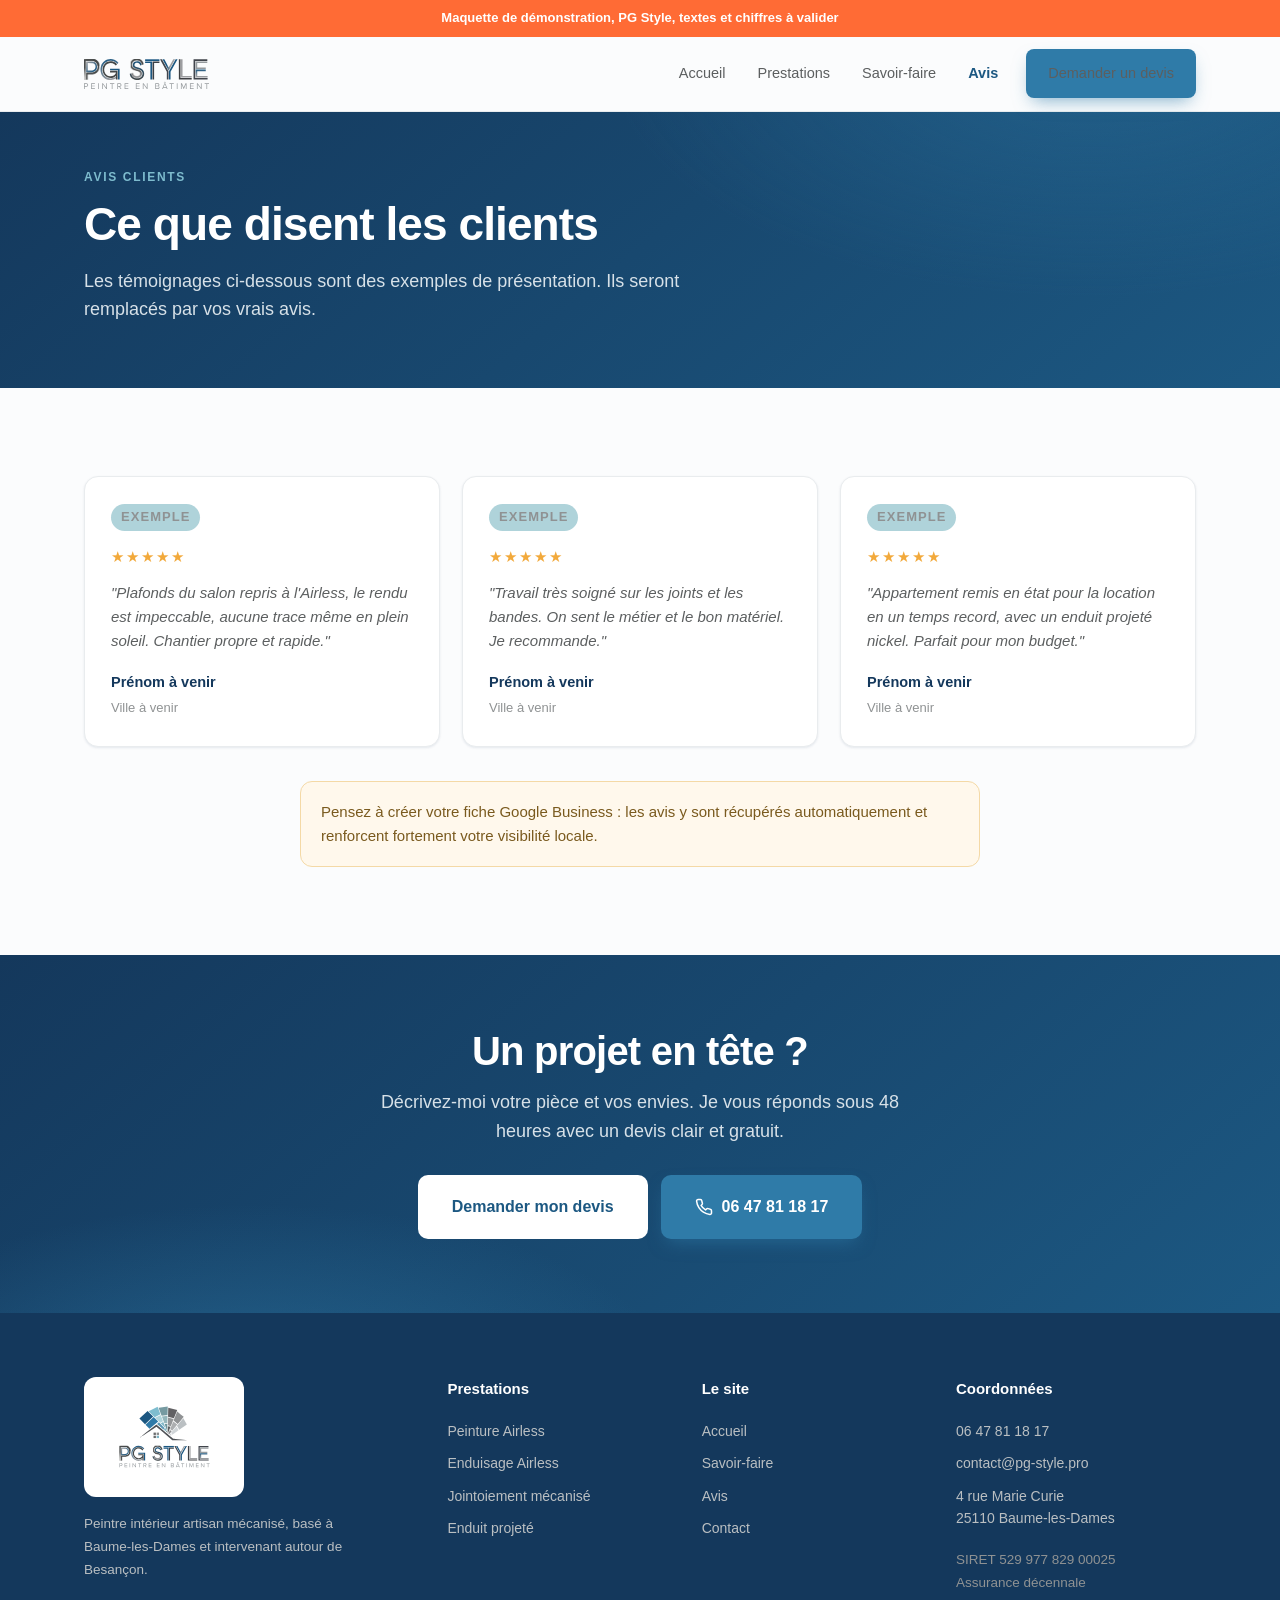
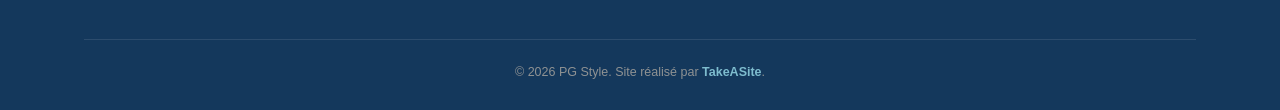
==== avis.html @ f0dab11c "Add files via upload" ====
<!DOCTYPE html>
<html lang="fr">
<head>
  <meta charset="UTF-8">
  <meta name="viewport" content="width=device-width, initial-scale=1">
  <title>Avis clients, PG Style</title>
  <meta name="description" content="Les retours des clients de PG Style, peintre intérieur mécanisé à Besançon.">
  <link rel="preconnect" href="#">
  <link rel="stylesheet" href="assets/css/style.css">
</head>
<body>
  <div class="demobar">Maquette de démonstration, PG Style, textes et chiffres à valider</div>
  <header class="header">
    <div class="header__in">
      <a class="brand" href="index.html"><img src="assets/img/logo-pgstyle-nav.svg" alt="PG Style, peintre en bâtiment"></a>
      <nav class="nav" id="nav">
        <a href="index.html">Accueil</a>
        <a href="prestations.html">Prestations</a>
        <a href="savoir-faire.html">Savoir-faire</a>
        <a href="avis.html" class="is-active">Avis</a>
        <a class="btn btn--primary" href="contact.html">Demander un devis</a>
      </nav>
      <button class="nav__burger" aria-label="Ouvrir le menu">☰</button>
    </div>
  </header>
  <main>
    <section class="dhero">
      <div class="container">
        <div class="dhero__tag">Avis clients</div>
        <h1>Ce que disent les clients</h1>
        <p>Les témoignages ci-dessous sont des exemples de présentation. Ils seront remplacés par vos vrais avis.</p>
      </div>
    </section>
    <section class="section">
      <div class="container">
        <div class="tgrid">
          <div class="tcard">
            <span class="ph-pill">Exemple</span>
            <div class="tcard__stars">★★★★★</div>
            <p>"Plafonds du salon repris à l'Airless, le rendu est impeccable, aucune trace même en plein soleil. Chantier propre et rapide."</p>
            <b>Prénom à venir</b><br>
            <span>Ville à venir</span>
          </div>
          <div class="tcard">
            <span class="ph-pill">Exemple</span>
            <div class="tcard__stars">★★★★★</div>
            <p>"Travail très soigné sur les joints et les bandes. On sent le métier et le bon matériel. Je recommande."</p>
            <b>Prénom à venir</b><br>
            <span>Ville à venir</span>
          </div>
          <div class="tcard">
            <span class="ph-pill">Exemple</span>
            <div class="tcard__stars">★★★★★</div>
            <p>"Appartement remis en état pour la location en un temps record, avec un enduit projeté nickel. Parfait pour mon budget."</p>
            <b>Prénom à venir</b><br>
            <span>Ville à venir</span>
          </div>
        </div>
        <div class="note" style="max-width:680px;margin:34px auto 0">Pensez à créer votre fiche Google Business : les avis y sont récupérés automatiquement et renforcent fortement votre visibilité locale.</div>
      </div>
    </section>
    <section class="ctaband">
      <div class="container">
        <h2>Un projet en tête&nbsp;?</h2>
        <p>Décrivez-moi votre pièce et vos envies. Je vous réponds sous 48 heures avec un devis clair et gratuit.</p>
        <div class="ctaband__btns">
          <a class="btn btn--white btn--lg" href="contact.html">Demander mon devis</a>
          <a class="btn btn--primary btn--lg" href="tel:0647811817"><svg viewBox="0 0 24 24" fill="none" stroke="currentColor" stroke-width="2" stroke-linecap="round" stroke-linejoin="round"><path d="M22 16.92v3a2 2 0 0 1-2.18 2 19.79 19.79 0 0 1-8.63-3.07 19.5 19.5 0 0 1-6-6 19.79 19.79 0 0 1-3.07-8.67A2 2 0 0 1 4.11 2h3a2 2 0 0 1 2 1.72 12.84 12.84 0 0 0 .7 2.81 2 2 0 0 1-.45 2.11L8.09 9.91a16 16 0 0 0 6 6l1.27-1.27a2 2 0 0 1 2.11-.45 12.84 12.84 0 0 0 2.81.7A2 2 0 0 1 22 16.92z"/></svg> 06 47 81 18 17</a>
        </div>
      </div>
    </section>
  </main>
  <footer class="footer">
    <div class="container">
      <div class="footer__grid">
        <div>
          <div class="footer__logo"><img src="assets/img/logo-pgstyle.svg" alt="PG Style"></div>
          <p>Peintre intérieur artisan mécanisé, basé à Baume-les-Dames et intervenant autour de Besançon.</p>
        </div>
        <div>
          <h4>Prestations</h4>
          <a href="prestations/peinture-airless.html">Peinture Airless</a>
          <a href="prestations/enduisage-airless.html">Enduisage Airless</a>
          <a href="prestations/jointoiement-mecanise.html">Jointoiement mécanisé</a>
          <a href="prestations/enduit-projete.html">Enduit projeté</a>
        </div>
        <div>
          <h4>Le site</h4>
          <a href="index.html">Accueil</a>
          <a href="savoir-faire.html">Savoir-faire</a>
          <a href="avis.html">Avis</a>
          <a href="contact.html">Contact</a>
        </div>
        <div>
          <h4>Coordonnées</h4>
          <a href="tel:0647811817">06 47 81 18 17</a>
          <a href="mailto:contact@pg-style.pro">contact@pg-style.pro</a>
          <a href="#">4 rue Marie Curie<br>25110 Baume-les-Dames</a>
          <p class="footer__small">SIRET 529 977 829 00025<br>Assurance décennale</p>
        </div>
      </div>
      <div class="footer__bottom">© <span data-year>2026</span> PG Style. Site réalisé par <b>TakeASite</b>.</div>
    </div>
  </footer>
  <script src="assets/js/main.js"></script>
</body>
</html>
---- assets/css/style.css ----
:root{
  --blue-deep:#14385C;--blue-primary:#1C5882;--blue-bright:#2F7BA8;
  --blue-soft:#7EBCCE;--blue-pale:#AFD3DA;
  --gray-900:#222628;--gray-700:#5C5F60;--gray-500:#8F9293;--gray-300:#BABFC2;
  --gray-200:#D7DBDE;--gray-100:#E9ECEE;--gray-50:#F4F6F7;
  --paper:#FBFCFD;--white:#fff;--maxw:1160px;
  --shadow-sm:0 1px 3px rgba(20,56,92,.06),0 1px 2px rgba(20,56,92,.04);
  --shadow-md:0 12px 28px -10px rgba(20,56,92,.22);
  --shadow-lg:0 30px 60px -18px rgba(20,56,92,.40);
  --radius:14px;--radius-lg:22px;--ease:cubic-bezier(.22,.61,.36,1);
}
*{box-sizing:border-box;margin:0;padding:0}
html{scroll-behavior:smooth}
body{font-family:"Segoe UI",-apple-system,BlinkMacSystemFont,Roboto,Helvetica,Arial,sans-serif;color:var(--gray-900);background:var(--paper);line-height:1.6;-webkit-font-smoothing:antialiased}
img{max-width:100%;display:block}
a{color:inherit;text-decoration:none}
.container{max-width:var(--maxw);margin:0 auto;padding:0 24px}
.container--narrow{max-width:780px}
h1,h2,h3{line-height:1.12;letter-spacing:-.02em;font-weight:800;color:var(--blue-deep)}
h1{font-size:clamp(34px,5vw,58px)}
h2{font-size:clamp(27px,3.4vw,40px)}
h3{font-size:20px;font-weight:700}
.eyebrow{display:inline-flex;align-items:center;gap:8px;font-size:12px;font-weight:700;text-transform:uppercase;letter-spacing:.16em;color:var(--blue-bright);margin-bottom:16px}
.eyebrow::before{content:"";width:26px;height:2px;background:var(--blue-bright);display:inline-block}
.lead{font-size:19px;color:var(--gray-700)}
.btn{display:inline-flex;align-items:center;gap:9px;padding:14px 26px;border-radius:10px;font-weight:600;font-size:15px;border:2px solid transparent;cursor:pointer;transition:transform .15s var(--ease),box-shadow .2s,background .2s}
.btn svg{width:18px;height:18px}
.btn--primary{background:var(--blue-bright);color:#fff;box-shadow:0 8px 18px -6px rgba(47,123,168,.6)}
.btn--primary:hover{transform:translateY(-2px);box-shadow:0 14px 26px -8px rgba(47,123,168,.7)}
.btn--ghost{background:transparent;color:var(--blue-primary);border-color:var(--blue-pale)}
.btn--ghost:hover{background:var(--gray-50);border-color:var(--blue-soft)}
.btn--white{background:#fff;color:var(--blue-primary)}
.btn--white:hover{transform:translateY(-2px)}
.btn--lg{padding:17px 32px;font-size:16px}
.header{position:sticky;top:0;z-index:50;background:rgba(251,252,253,.88);backdrop-filter:saturate(160%) blur(12px);border-bottom:1px solid var(--gray-100)}
.header__in{display:flex;align-items:center;justify-content:space-between;height:74px;max-width:var(--maxw);margin:0 auto;padding:0 24px}
.brand{cursor:pointer;line-height:0}
.brand img{height:30px;width:auto}
.nav{display:flex;align-items:center;gap:4px}
.nav a{padding:10px 14px;border-radius:8px;font-size:14.5px;font-weight:500;color:var(--gray-700);transition:color .15s,background .15s;cursor:pointer}
.nav a:hover{color:var(--blue-primary);background:var(--gray-50)}
.nav a.is-active{color:var(--blue-primary);font-weight:700}
.nav .btn{margin-left:10px;padding:11px 20px}
.nav__burger{display:none;font-size:20px}
.hero{position:relative;overflow:hidden;background:radial-gradient(1100px 500px at 78% -10%,rgba(47,123,168,.45),transparent 60%),linear-gradient(140deg,var(--blue-deep) 0%,var(--blue-primary) 60%,#205f86 100%);color:#fff;padding:84px 0 92px}
.hero__grid{display:flex;gap:56px;align-items:center;position:relative}.hero__grid>div:first-child{flex:1.08}.hero__card{flex:.92}
.hero .eyebrow{color:var(--blue-soft)}
.hero .eyebrow::before{background:var(--blue-soft)}
.hero h1{color:#fff;margin-bottom:20px}
.hero h1 em{font-style:normal;color:var(--blue-soft);display:block}
.hero__sub{font-size:19px;color:#D7E1E8;max-width:520px;margin-bottom:32px}
.hero__sub b{color:#fff;font-weight:700}
.hero__ctas{display:flex;gap:12px;flex-wrap:wrap}
.hero__meta{display:flex;gap:26px;margin-top:34px;flex-wrap:wrap}
.hero__meta div{display:flex;flex-direction:column;margin-right:22px}
.hero__meta b{font-size:24px;font-weight:800;color:#fff;letter-spacing:-.02em}
.hero__meta span{font-size:12.5px;color:var(--blue-pale);text-transform:uppercase;letter-spacing:.08em}
.hero__card{position:relative;background:linear-gradient(150deg,#fff,#EDF1F4);border-radius:var(--radius-lg);padding:46px;box-shadow:var(--shadow-lg);display:flex;align-items:center;justify-content:center;min-height:330px}
.hero__card::after{content:"";position:absolute;inset:0;border-radius:inherit;background:radial-gradient(circle at 28% 22%,rgba(255,255,255,.7),transparent 55%);pointer-events:none}
.hero__card img{width:100%;max-width:330px;position:relative;z-index:1}
.hero__badge{position:absolute;bottom:-16px;left:50%;transform:translateX(-50%);background:#fff;color:var(--blue-primary);font-weight:700;font-size:13px;padding:9px 18px;border-radius:30px;box-shadow:var(--shadow-md);white-space:nowrap;display:flex;align-items:center;gap:8px;z-index:2}
.hero__badge svg{width:30px;height:26px}
.proofbar{background:var(--white);border-bottom:1px solid var(--gray-100)}
.proofbar__grid{display:flex}.proofbar__it{flex:1}
.proofbar__it{display:flex;gap:14px;align-items:flex-start;padding:26px 22px;border-right:1px solid var(--gray-100)}
.proofbar__it:last-child{border-right:none}
.proofbar__ic{flex:none;width:42px;height:42px;border-radius:11px;background:var(--gray-50);color:var(--blue-bright);display:flex;align-items:center;justify-content:center}
.proofbar__ic svg{width:21px;height:21px}
.proofbar__it b{display:block;font-size:14.5px;color:var(--blue-deep);font-weight:700}
.proofbar__it span{font-size:12.5px;color:var(--gray-500);line-height:1.4}
.section{padding:88px 0}
.section--alt{background:var(--gray-50)}
.sec-head{max-width:680px;margin:0 auto 52px;text-align:center}
.sec-head p{margin-top:14px;color:var(--gray-700);font-size:18px}
.cards{display:flex;flex-wrap:wrap;gap:22px;max-width:940px;margin:0 auto}.pcard{width:calc(50% - 11px)}
.pcard{position:relative;background:#fff;border:1px solid var(--gray-100);border-radius:var(--radius);padding:30px;cursor:pointer;transition:transform .18s var(--ease),box-shadow .2s,border-color .2s;overflow:hidden}
.pcard::before{content:"";position:absolute;left:0;top:0;bottom:0;width:4px;background:linear-gradient(var(--blue-primary),var(--blue-bright));transform:scaleY(0);transform-origin:top;transition:transform .25s var(--ease)}
.pcard:hover{transform:translateY(-4px);box-shadow:var(--shadow-md);border-color:var(--blue-pale)}
.pcard:hover::before{transform:scaleY(1)}
.pcard__ic{width:54px;height:54px;border-radius:13px;background:var(--gray-50);color:var(--blue-bright);display:flex;align-items:center;justify-content:center;margin-bottom:18px}
.pcard__ic svg{width:27px;height:27px}
.pcard__tag{font-size:11.5px;font-weight:700;text-transform:uppercase;letter-spacing:.1em;color:var(--blue-soft);margin-bottom:7px;display:block}
.pcard h3{margin-bottom:10px}
.pcard p{color:var(--gray-700);font-size:14.5px;margin-bottom:16px}
.pcard__link{font-weight:700;color:var(--blue-bright);font-size:14px;display:inline-flex;align-items:center;gap:6px}
.pcard__link svg{width:16px;height:16px;transition:transform .2s}
.pcard:hover .pcard__link svg{transform:translateX(4px)}
.about{display:flex;gap:60px;align-items:center}.about>div{flex:1;min-width:0}
.feat{display:flex;flex-direction:column;gap:18px;margin-top:26px}
.feat li{display:flex;gap:14px;list-style:none}
.feat__ic{flex:none;width:30px;height:30px;border-radius:8px;background:var(--blue-pale);color:var(--blue-deep);display:flex;align-items:center;justify-content:center}
.feat__ic svg{width:17px;height:17px}
.feat b{display:block;color:var(--blue-deep);font-size:15.5px}
.feat span{color:var(--gray-700);font-size:14.5px}
.about__visual{position:relative;background:linear-gradient(150deg,var(--blue-primary),var(--blue-deep));border-radius:var(--radius-lg);padding:40px;color:#fff;box-shadow:var(--shadow-md)}
.about__visual .fan{width:64px;height:56px;margin-bottom:18px}
.about__visual h3{color:#fff;font-size:23px;margin-bottom:12px}
.about__visual p{color:#D7E1E8;font-size:15px}
.about__stats{display:flex;flex-wrap:wrap;margin-top:26px;background:rgba(255,255,255,.16);border-radius:12px;overflow:hidden;gap:1px}.about__stats div{width:calc(50% - .5px)}
.about__stats div{background:var(--blue-primary);padding:18px}
.about__stats b{font-size:24px;font-weight:800;display:block;letter-spacing:-.02em}
.about__stats span{font-size:12px;color:var(--blue-pale);text-transform:uppercase;letter-spacing:.06em}
.dhero{background:radial-gradient(800px 400px at 85% -20%,rgba(47,123,168,.4),transparent 60%),linear-gradient(140deg,var(--blue-deep),var(--blue-primary));color:#fff;padding:56px 0 64px}
.back{display:inline-flex;align-items:center;gap:7px;color:var(--blue-pale);font-size:13.5px;font-weight:600;margin-bottom:22px;cursor:pointer}
.back svg{width:15px;height:15px}
.back:hover{color:#fff}
.dhero__tag{font-size:12px;font-weight:700;text-transform:uppercase;letter-spacing:.14em;color:var(--blue-soft);margin-bottom:12px}
.dhero h1{color:#fff;max-width:760px;margin-bottom:16px;font-size:clamp(30px,4vw,46px)}
.dhero p{color:#D7E1E8;font-size:18px;max-width:600px}
.dbody{padding:70px 0}
.dbody__grid{display:flex;gap:54px;align-items:flex-start}.dbody__grid>.prose{flex:1;min-width:0}.aside{width:312px;flex:none}
.prose>*+*{margin-top:18px}
.prose h2{font-size:26px;margin-top:14px}
.prose h3{font-size:19px;color:var(--blue-primary);margin-top:10px}
.prose p{color:var(--gray-700);font-size:16px}
.prose strong{color:var(--gray-900)}
.prose .lede{font-size:19px;color:var(--gray-900);font-weight:500}
.checklist{list-style:none;display:flex;flex-direction:column;gap:13px;margin-top:6px}
.checklist li{display:flex;gap:12px;align-items:flex-start;color:var(--gray-700);font-size:15.5px}
.checklist .ck{flex:none;width:24px;height:24px;border-radius:7px;background:var(--blue-pale);color:var(--blue-deep);display:flex;align-items:center;justify-content:center}
.checklist .ck svg{width:14px;height:14px}
.checklist b{color:var(--gray-900)}
.steps{display:flex;flex-direction:column;gap:14px;margin-top:8px;counter-reset:s}
.step{display:flex;gap:16px;align-items:flex-start;background:var(--gray-50);border:1px solid var(--gray-100);border-radius:12px;padding:18px 20px}
.step__n{counter-increment:s;flex:none;width:34px;height:34px;border-radius:9px;background:var(--blue-primary);color:#fff;font-weight:800;display:flex;align-items:center;justify-content:center;font-size:15px}
.step__n::before{content:counter(s,decimal-leading-zero)}
.step b{display:block;color:var(--blue-deep);font-size:15.5px;margin-bottom:3px}
.step span{color:var(--gray-700);font-size:14.5px}
.note{background:#FFF8EC;border:1px solid #F4D9A6;border-radius:12px;padding:18px 20px;font-size:15px;color:#7a5a1e}
.note b{color:#5e4416}
.aside{position:sticky;top:96px;background:#fff;border:1px solid var(--gray-100);border-radius:var(--radius);box-shadow:var(--shadow-sm);overflow:hidden}
.aside__top{background:linear-gradient(150deg,var(--blue-primary),var(--blue-deep));color:#fff;padding:24px}
.aside__top .fan{width:46px;height:40px;margin-bottom:10px}
.aside__top h3{color:#fff;font-size:18px;margin-bottom:6px}
.aside__top p{color:#D7E1E8;font-size:13.5px}
.aside__body{padding:22px 24px;display:flex;flex-direction:column;gap:12px}
.aside__body .btn{width:100%;justify-content:center}
.aside__row{display:flex;gap:10px;align-items:center;font-size:14px;color:var(--gray-700)}
.aside__row svg{width:17px;height:17px;color:var(--blue-bright);flex:none}
.ph-strip{display:flex;gap:14px;margin-top:8px}.ph{flex:1}
.ph{aspect-ratio:4/3;border-radius:12px;background:repeating-linear-gradient(45deg,var(--gray-50),var(--gray-50) 11px,var(--gray-100) 11px,var(--gray-100) 22px);border:1px dashed var(--gray-300);display:flex;align-items:center;justify-content:center;color:var(--gray-500);font-size:12.5px;font-weight:600;text-align:center;padding:10px}
.tgrid{display:flex;gap:22px}.tcard{flex:1}
.tcard{background:#fff;border:1px solid var(--gray-100);border-radius:var(--radius);padding:26px;box-shadow:var(--shadow-sm)}
.tcard__stars{color:#F2A93B;letter-spacing:2px;margin-bottom:12px;font-size:15px}
.tcard p{color:var(--gray-700);font-size:15px;font-style:italic;margin-bottom:16px}
.tcard b{color:var(--blue-deep);font-size:14.5px}
.tcard span{color:var(--gray-500);font-size:13px}
.ph-pill{display:inline-block;background:var(--blue-pale);color:var(--blue-deep);font-size:11px;font-weight:700;text-transform:uppercase;letter-spacing:.08em;padding:3px 10px;border-radius:20px;margin-bottom:14px}
.ctaband{background:radial-gradient(700px 300px at 20% 120%,rgba(47,123,168,.5),transparent 60%),linear-gradient(140deg,var(--blue-deep),var(--blue-primary));color:#fff;text-align:center;padding:74px 0}
.ctaband h2{color:#fff;margin-bottom:14px}
.ctaband p{color:#D7E1E8;font-size:18px;max-width:520px;margin:0 auto 30px}
.ctaband__btns{display:flex;gap:13px;justify-content:center;flex-wrap:wrap}
.contact{display:flex;gap:50px;align-items:flex-start}.contact>div{flex:1;min-width:0}
.field{margin-bottom:16px}
.field label{display:block;font-size:13.5px;font-weight:600;color:var(--blue-deep);margin-bottom:6px}
.field input,.field textarea,.field select{width:100%;padding:12px 14px;border:1.5px solid var(--gray-300);border-radius:10px;font:inherit;font-size:15px;background:#fff;color:var(--gray-900)}
.field input:focus,.field textarea:focus,.field select:focus{outline:none;border-color:var(--blue-bright);box-shadow:0 0 0 3px rgba(47,123,168,.15)}
.contact__info{background:var(--gray-50);border:1px solid var(--gray-100);border-radius:var(--radius);padding:30px}
.contact__info h3{margin-bottom:18px}
.cinfo{display:flex;gap:13px;align-items:flex-start;margin-bottom:18px;font-size:15px;color:var(--gray-700)}
.cinfo svg{width:19px;height:19px;color:var(--blue-bright);flex:none;margin-top:2px}
.cinfo b{display:block;color:var(--blue-deep)}
.footer{background:var(--blue-deep);color:var(--gray-300);padding:64px 0 28px;font-size:14px}
.footer__grid{display:flex;gap:36px;flex-wrap:wrap}.footer__grid>div:nth-child(1){flex:1.5}.footer__grid>div:nth-child(2){flex:1}.footer__grid>div:nth-child(3){flex:1}.footer__grid>div:nth-child(4){flex:1.1}
.footer__logo{background:#fff;border-radius:12px;padding:16px;width:160px;height:120px;display:flex;align-items:center;justify-content:center;margin-bottom:16px}
.footer__logo img{width:100%}
.footer p{line-height:1.7;max-width:260px;font-size:13.5px}
.footer h4{color:#fff;font-size:15px;margin-bottom:14px;font-weight:700}
.footer a{display:block;padding:5px 0;color:var(--gray-300);font-size:14px;cursor:pointer}
.footer a:hover{color:#fff}
.footer__small{color:var(--gray-500);font-size:12px;margin-top:14px;line-height:1.6}
.footer__bottom{text-align:center;color:var(--gray-500);font-size:12.5px;margin-top:44px;padding-top:22px;border-top:1px solid rgba(255,255,255,.1)}
.footer__bottom b{color:var(--blue-soft)}
.demobar{background:#FF6B35;color:#fff;text-align:center;font-size:13px;font-weight:600;padding:8px 16px}
@media(max-width:920px){
  .hero__grid,.about,.contact,.dbody__grid{flex-direction:column;gap:38px}
  .hero__grid>div:first-child,.hero__card,.about>div,.contact>div{flex:1 1 auto;width:100%}
  .aside{width:100%}
  .proofbar__grid{flex-wrap:wrap}
  .proofbar__it{flex:1 1 50%;min-width:160px}
  .proofbar__it:nth-child(2){border-right:none}
  .pcard{width:100%}
  .tgrid,.ph-strip{flex-direction:column}
  .nav{display:none;position:absolute;top:74px;left:0;right:0;flex-direction:column;align-items:stretch;gap:0;background:#fff;border-bottom:1px solid var(--gray-100);box-shadow:var(--shadow-md);padding:8px}
  .nav.is-open{display:flex}
  .nav a{padding:13px 14px;border-radius:8px}
  .nav .btn{margin:8px 0 4px;justify-content:center}
  .nav__burger{display:flex;align-items:center;justify-content:center;width:42px;height:42px;border-radius:10px;border:1px solid var(--gray-200);background:#fff;cursor:pointer}
  .footer__grid>div{flex:1 1 40%}
}
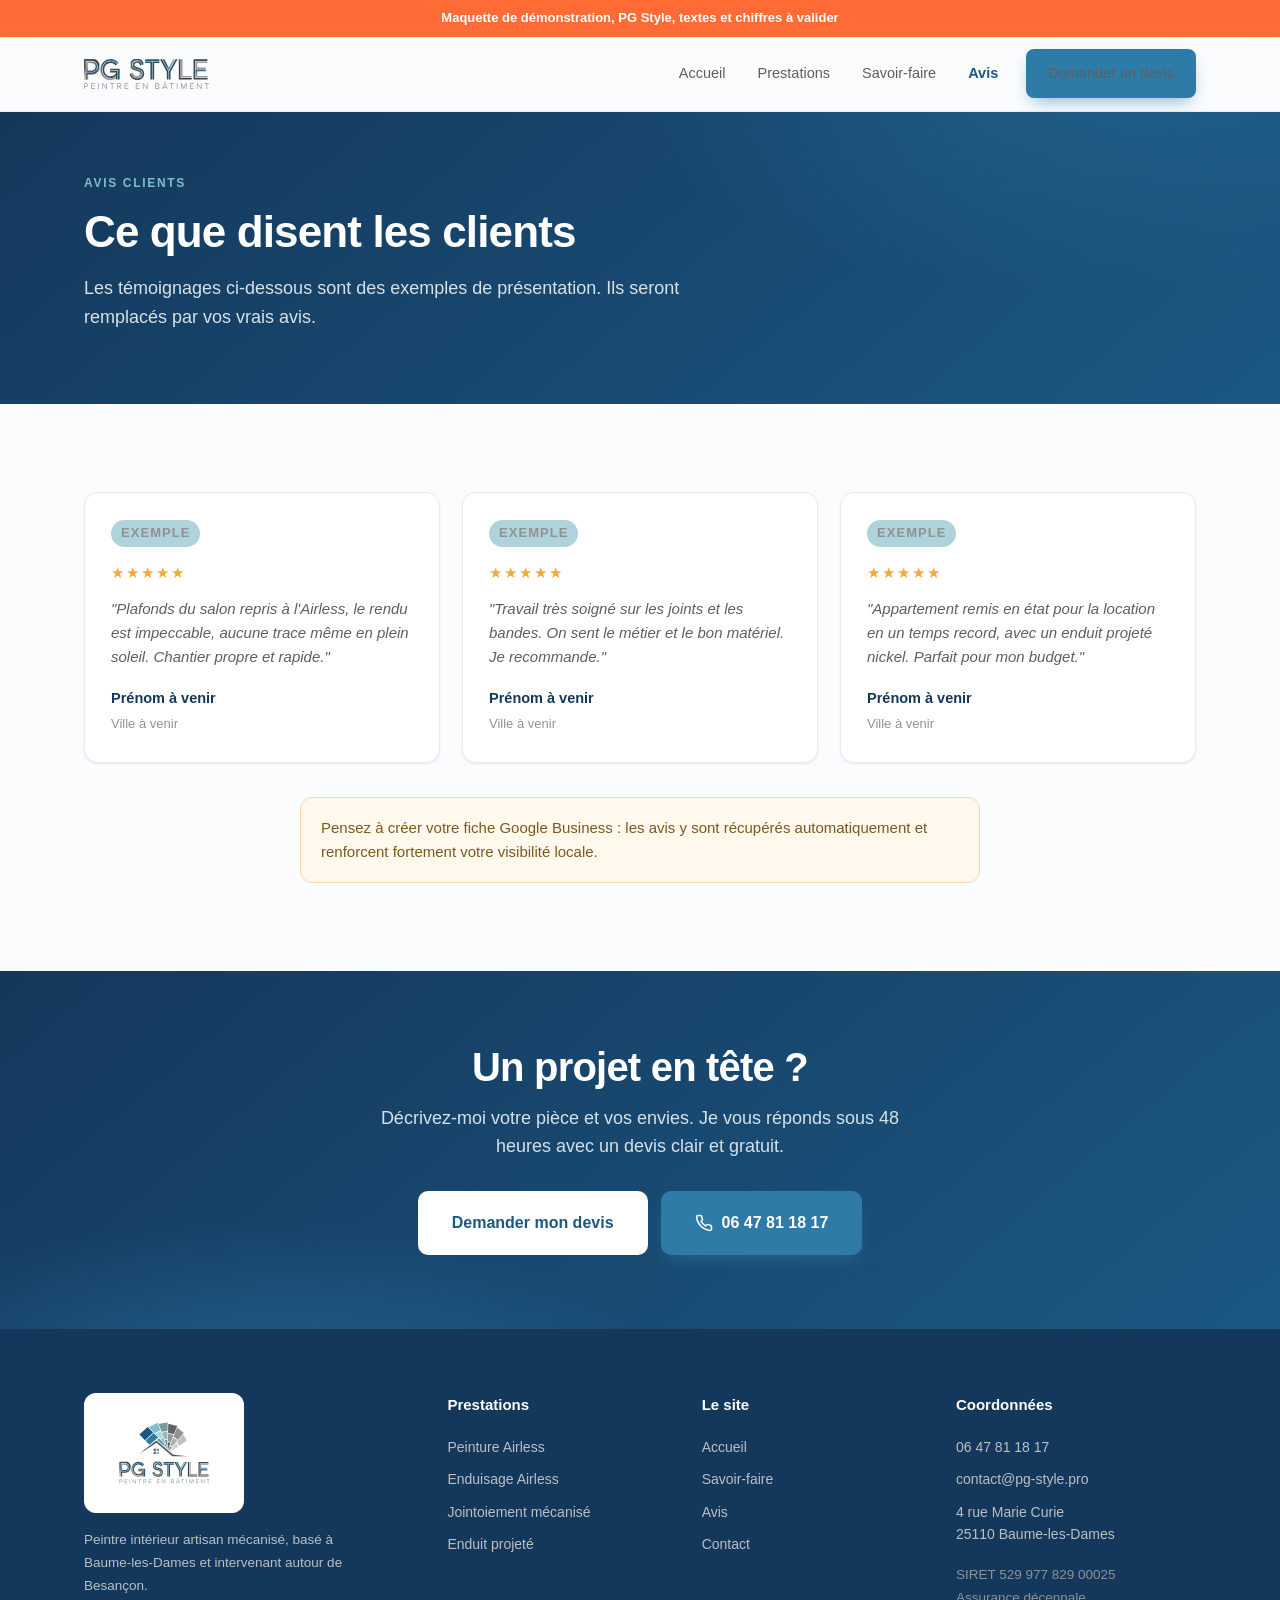
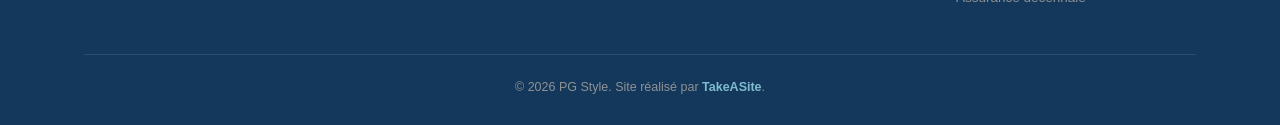
==== commit cfa5e152: "Add files via upload" ====
--- a/avis.html
+++ b/avis.html
@@ -1,107 +1 @@
-<!DOCTYPE html>
-<html lang="fr">
-<head>
-  <meta charset="UTF-8">
-  <meta name="viewport" content="width=device-width, initial-scale=1">
-  <title>Avis clients, PG Style</title>
-  <meta name="description" content="Les retours des clients de PG Style, peintre intérieur mécanisé à Besançon.">
-  <link rel="preconnect" href="#">
-  <link rel="stylesheet" href="assets/css/style.css">
-</head>
-<body>
-  <div class="demobar">Maquette de démonstration, PG Style, textes et chiffres à valider</div>
-  <header class="header">
-    <div class="header__in">
-      <a class="brand" href="index.html"><img src="assets/img/logo-pgstyle-nav.svg" alt="PG Style, peintre en bâtiment"></a>
-      <nav class="nav" id="nav">
-        <a href="index.html">Accueil</a>
-        <a href="prestations.html">Prestations</a>
-        <a href="savoir-faire.html">Savoir-faire</a>
-        <a href="avis.html" class="is-active">Avis</a>
-        <a class="btn btn--primary" href="contact.html">Demander un devis</a>
-      </nav>
-      <button class="nav__burger" aria-label="Ouvrir le menu">☰</button>
-    </div>
-  </header>
-  <main>
-    <section class="dhero">
-      <div class="container">
-        <div class="dhero__tag">Avis clients</div>
-        <h1>Ce que disent les clients</h1>
-        <p>Les témoignages ci-dessous sont des exemples de présentation. Ils seront remplacés par vos vrais avis.</p>
-      </div>
-    </section>
-    <section class="section">
-      <div class="container">
-        <div class="tgrid">
-          <div class="tcard">
-            <span class="ph-pill">Exemple</span>
-            <div class="tcard__stars">★★★★★</div>
-            <p>"Plafonds du salon repris à l'Airless, le rendu est impeccable, aucune trace même en plein soleil. Chantier propre et rapide."</p>
-            <b>Prénom à venir</b><br>
-            <span>Ville à venir</span>
-          </div>
-          <div class="tcard">
-            <span class="ph-pill">Exemple</span>
-            <div class="tcard__stars">★★★★★</div>
-            <p>"Travail très soigné sur les joints et les bandes. On sent le métier et le bon matériel. Je recommande."</p>
-            <b>Prénom à venir</b><br>
-            <span>Ville à venir</span>
-          </div>
-          <div class="tcard">
-            <span class="ph-pill">Exemple</span>
-            <div class="tcard__stars">★★★★★</div>
-            <p>"Appartement remis en état pour la location en un temps record, avec un enduit projeté nickel. Parfait pour mon budget."</p>
-            <b>Prénom à venir</b><br>
-            <span>Ville à venir</span>
-          </div>
-        </div>
-        <div class="note" style="max-width:680px;margin:34px auto 0">Pensez à créer votre fiche Google Business : les avis y sont récupérés automatiquement et renforcent fortement votre visibilité locale.</div>
-      </div>
-    </section>
-    <section class="ctaband">
-      <div class="container">
-        <h2>Un projet en tête&nbsp;?</h2>
-        <p>Décrivez-moi votre pièce et vos envies. Je vous réponds sous 48 heures avec un devis clair et gratuit.</p>
-        <div class="ctaband__btns">
-          <a class="btn btn--white btn--lg" href="contact.html">Demander mon devis</a>
-          <a class="btn btn--primary btn--lg" href="tel:0647811817"><svg viewBox="0 0 24 24" fill="none" stroke="currentColor" stroke-width="2" stroke-linecap="round" stroke-linejoin="round"><path d="M22 16.92v3a2 2 0 0 1-2.18 2 19.79 19.79 0 0 1-8.63-3.07 19.5 19.5 0 0 1-6-6 19.79 19.79 0 0 1-3.07-8.67A2 2 0 0 1 4.11 2h3a2 2 0 0 1 2 1.72 12.84 12.84 0 0 0 .7 2.81 2 2 0 0 1-.45 2.11L8.09 9.91a16 16 0 0 0 6 6l1.27-1.27a2 2 0 0 1 2.11-.45 12.84 12.84 0 0 0 2.81.7A2 2 0 0 1 22 16.92z"/></svg> 06 47 81 18 17</a>
-        </div>
-      </div>
-    </section>
-  </main>
-  <footer class="footer">
-    <div class="container">
-      <div class="footer__grid">
-        <div>
-          <div class="footer__logo"><img src="assets/img/logo-pgstyle.svg" alt="PG Style"></div>
-          <p>Peintre intérieur artisan mécanisé, basé à Baume-les-Dames et intervenant autour de Besançon.</p>
-        </div>
-        <div>
-          <h4>Prestations</h4>
-          <a href="prestations/peinture-airless.html">Peinture Airless</a>
-          <a href="prestations/enduisage-airless.html">Enduisage Airless</a>
-          <a href="prestations/jointoiement-mecanise.html">Jointoiement mécanisé</a>
-          <a href="prestations/enduit-projete.html">Enduit projeté</a>
-        </div>
-        <div>
-          <h4>Le site</h4>
-          <a href="index.html">Accueil</a>
-          <a href="savoir-faire.html">Savoir-faire</a>
-          <a href="avis.html">Avis</a>
-          <a href="contact.html">Contact</a>
-        </div>
-        <div>
-          <h4>Coordonnées</h4>
-          <a href="tel:0647811817">06 47 81 18 17</a>
-          <a href="mailto:contact@pg-style.pro">contact@pg-style.pro</a>
-          <a href="#">4 rue Marie Curie<br>25110 Baume-les-Dames</a>
-          <p class="footer__small">SIRET 529 977 829 00025<br>Assurance décennale</p>
-        </div>
-      </div>
-      <div class="footer__bottom">© <span data-year>2026</span> PG Style. Site réalisé par <b>TakeASite</b>.</div>
-    </div>
-  </footer>
-  <script src="assets/js/main.js"></script>
-</body>
-</html>
+<!DOCTYPE html><html lang="fr"><head><meta charset="UTF-8"><meta name="viewport" content="width=device-width, initial-scale=1"><title>Avis clients, PG Style</title><meta name="description" content="Les retours des clients de PG Style, peintre intérieur mécanisé à Besançon."><link rel="preconnect" href="#"><link rel="stylesheet" href="assets/css/style.css"></head><body><div class="demobar">Maquette de démonstration, PG Style, textes et chiffres à valider</div><header class="header"><div class="header__in"><a class="brand" href="index.html"><img src="assets/img/logo-pgstyle-nav.svg" alt="PG Style, peintre en bâtiment"></a><nav class="nav" id="nav"><a href="index.html">Accueil</a><a href="prestations.html">Prestations</a><a href="savoir-faire.html">Savoir-faire</a><a href="avis.html" class="is-active">Avis</a><a class="btn btn--primary" href="contact.html">Demander un devis</a></nav><button class="nav__burger" aria-label="Ouvrir le menu">☰</button></div></header><main><section class="dhero"><div class="container"><div class="dhero__tag">Avis clients</div><h1>Ce que disent les clients</h1><p>Les témoignages ci-dessous sont des exemples de présentation. Ils seront remplacés par vos vrais avis.</p></div></section><section class="section"><div class="container"><div class="tgrid"><div class="tcard"><span class="ph-pill">Exemple</span><div class="tcard__stars">★★★★★</div><p>"Plafonds du salon repris à l'Airless, le rendu est impeccable, aucune trace même en plein soleil. Chantier propre et rapide."</p><b>Prénom à venir</b><br><span>Ville à venir</span></div><div class="tcard"><span class="ph-pill">Exemple</span><div class="tcard__stars">★★★★★</div><p>"Travail très soigné sur les joints et les bandes. On sent le métier et le bon matériel. Je recommande."</p><b>Prénom à venir</b><br><span>Ville à venir</span></div><div class="tcard"><span class="ph-pill">Exemple</span><div class="tcard__stars">★★★★★</div><p>"Appartement remis en état pour la location en un temps record, avec un enduit projeté nickel. Parfait pour mon budget."</p><b>Prénom à venir</b><br><span>Ville à venir</span></div></div><div class="note" style="max-width:680px;margin:34px auto 0">Pensez à créer votre fiche Google Business : les avis y sont récupérés automatiquement et renforcent fortement votre visibilité locale.</div></div></section><section class="ctaband"><div class="container"><h2>Un projet en tête&nbsp;?</h2><p>Décrivez-moi votre pièce et vos envies. Je vous réponds sous 48 heures avec un devis clair et gratuit.</p><div class="ctaband__btns"><a class="btn btn--white btn--lg" href="contact.html">Demander mon devis</a><a class="btn btn--primary btn--lg" href="tel:0647811817"><svg viewBox="0 0 24 24" fill="none" stroke="currentColor" stroke-width="2" stroke-linecap="round" stroke-linejoin="round"><path d="M22 16.92v3a2 2 0 0 1-2.18 2 19.79 19.79 0 0 1-8.63-3.07 19.5 19.5 0 0 1-6-6 19.79 19.79 0 0 1-3.07-8.67A2 2 0 0 1 4.11 2h3a2 2 0 0 1 2 1.72 12.84 12.84 0 0 0 .7 2.81 2 2 0 0 1-.45 2.11L8.09 9.91a16 16 0 0 0 6 6l1.27-1.27a2 2 0 0 1 2.11-.45 12.84 12.84 0 0 0 2.81.7A2 2 0 0 1 22 16.92z"/></svg> 06 47 81 18 17</a></div></div></section></main><footer class="footer"><div class="container"><div class="footer__grid"><div><div class="footer__logo"><img src="assets/img/logo-pgstyle.svg" alt="PG Style"></div><p>Peintre intérieur artisan mécanisé, basé à Baume-les-Dames et intervenant autour de Besançon.</p></div><div><h4>Prestations</h4><a href="prestations/peinture-airless.html">Peinture Airless</a><a href="prestations/enduisage-airless.html">Enduisage Airless</a><a href="prestations/jointoiement-mecanise.html">Jointoiement mécanisé</a><a href="prestations/enduit-projete.html">Enduit projeté</a></div><div><h4>Le site</h4><a href="index.html">Accueil</a><a href="savoir-faire.html">Savoir-faire</a><a href="avis.html">Avis</a><a href="contact.html">Contact</a></div><div><h4>Coordonnées</h4><a href="tel:0647811817">06 47 81 18 17</a><a href="mailto:contact@pg-style.pro">contact@pg-style.pro</a><a href="#">4 rue Marie Curie<br>25110 Baume-les-Dames</a><p class="footer__small">SIRET 529 977 829 00025<br>Assurance décennale</p></div></div><div class="footer__bottom">© <span data-year>2026</span> PG Style. Site réalisé par <b>TakeASite</b>.</div></div></footer><script src="assets/js/main.js"></script></body></html>
--- a/assets/css/style.css
+++ b/assets/css/style.css
@@ -59,7 +59,8 @@
 .hero__card::after{content:"";position:absolute;inset:0;border-radius:inherit;background:radial-gradient(circle at 28% 22%,rgba(255,255,255,.7),transparent 55%);pointer-events:none}
 .hero__card img{width:100%;max-width:330px;position:relative;z-index:1}
 .hero__badge{position:absolute;bottom:-16px;left:50%;transform:translateX(-50%);background:#fff;color:var(--blue-primary);font-weight:700;font-size:13px;padding:9px 18px;border-radius:30px;box-shadow:var(--shadow-md);white-space:nowrap;display:flex;align-items:center;gap:8px;z-index:2}
-.hero__badge svg{width:30px;height:26px}
+.emblem{display:block}
+.hero__badge .emblem{height:22px;width:auto}
 .proofbar{background:var(--white);border-bottom:1px solid var(--gray-100)}
 .proofbar__grid{display:flex}.proofbar__it{flex:1}
 .proofbar__it{display:flex;gap:14px;align-items:flex-start;padding:26px 22px;border-right:1px solid var(--gray-100)}
@@ -93,44 +94,51 @@
 .feat b{display:block;color:var(--blue-deep);font-size:15.5px}
 .feat span{color:var(--gray-700);font-size:14.5px}
 .about__visual{position:relative;background:linear-gradient(150deg,var(--blue-primary),var(--blue-deep));border-radius:var(--radius-lg);padding:40px;color:#fff;box-shadow:var(--shadow-md)}
-.about__visual .fan{width:64px;height:56px;margin-bottom:18px}
+.about__visual .emblem{height:54px;width:auto;margin-bottom:18px}
 .about__visual h3{color:#fff;font-size:23px;margin-bottom:12px}
 .about__visual p{color:#D7E1E8;font-size:15px}
 .about__stats{display:flex;flex-wrap:wrap;margin-top:26px;background:rgba(255,255,255,.16);border-radius:12px;overflow:hidden;gap:1px}.about__stats div{width:calc(50% - .5px)}
 .about__stats div{background:var(--blue-primary);padding:18px}
 .about__stats b{font-size:24px;font-weight:800;display:block;letter-spacing:-.02em}
 .about__stats span{font-size:12px;color:var(--blue-pale);text-transform:uppercase;letter-spacing:.06em}
-.dhero{background:radial-gradient(800px 400px at 85% -20%,rgba(47,123,168,.4),transparent 60%),linear-gradient(140deg,var(--blue-deep),var(--blue-primary));color:#fff;padding:56px 0 64px}
-.back{display:inline-flex;align-items:center;gap:7px;color:var(--blue-pale);font-size:13.5px;font-weight:600;margin-bottom:22px;cursor:pointer}
+.dhero{background:radial-gradient(800px 400px at 85% -20%,rgba(47,123,168,.4),transparent 60%),linear-gradient(140deg,var(--blue-deep),var(--blue-primary));color:#fff;padding:62px 0 72px}
+.back{display:inline-flex;align-items:center;gap:7px;color:var(--blue-pale);font-size:13.5px;font-weight:600;margin-bottom:24px;cursor:pointer}
 .back svg{width:15px;height:15px}
 .back:hover{color:#fff}
-.dhero__tag{font-size:12px;font-weight:700;text-transform:uppercase;letter-spacing:.14em;color:var(--blue-soft);margin-bottom:12px}
-.dhero h1{color:#fff;max-width:760px;margin-bottom:16px;font-size:clamp(30px,4vw,46px)}
-.dhero p{color:#D7E1E8;font-size:18px;max-width:600px}
-.dbody{padding:70px 0}
-.dbody__grid{display:flex;gap:54px;align-items:flex-start}.dbody__grid>.prose{flex:1;min-width:0}.aside{width:312px;flex:none}
-.prose>*+*{margin-top:18px}
-.prose h2{font-size:26px;margin-top:14px}
-.prose h3{font-size:19px;color:var(--blue-primary);margin-top:10px}
-.prose p{color:var(--gray-700);font-size:16px}
+.dhero__tag{font-size:12px;font-weight:700;text-transform:uppercase;letter-spacing:.14em;color:var(--blue-soft);margin-bottom:14px}
+.dhero h1{color:#fff;max-width:800px;margin-bottom:18px;font-size:clamp(30px,4vw,44px);line-height:1.12}
+.dhero p{color:#D7E1E8;font-size:18px;max-width:620px;line-height:1.6}
+.dbody{padding:66px 0}
+.dbody__grid{display:flex;gap:64px;align-items:flex-start}.dbody__grid>.prose{flex:1;min-width:0}.aside{width:320px;flex:none}
+.prose{color:var(--gray-700)}
+.prose>*{max-width:680px}
+.prose>*+*{margin-top:22px}
+.prose p{font-size:16.5px;line-height:1.75;color:var(--gray-700)}
 .prose strong{color:var(--gray-900)}
-.prose .lede{font-size:19px;color:var(--gray-900);font-weight:500}
-.checklist{list-style:none;display:flex;flex-direction:column;gap:13px;margin-top:6px}
-.checklist li{display:flex;gap:12px;align-items:flex-start;color:var(--gray-700);font-size:15.5px}
-.checklist .ck{flex:none;width:24px;height:24px;border-radius:7px;background:var(--blue-pale);color:var(--blue-deep);display:flex;align-items:center;justify-content:center}
-.checklist .ck svg{width:14px;height:14px}
-.checklist b{color:var(--gray-900)}
-.steps{display:flex;flex-direction:column;gap:14px;margin-top:8px;counter-reset:s}
-.step{display:flex;gap:16px;align-items:flex-start;background:var(--gray-50);border:1px solid var(--gray-100);border-radius:12px;padding:18px 20px}
-.step__n{counter-increment:s;flex:none;width:34px;height:34px;border-radius:9px;background:var(--blue-primary);color:#fff;font-weight:800;display:flex;align-items:center;justify-content:center;font-size:15px}
+.prose h2{font-size:23px;color:var(--blue-primary);margin-top:52px;line-height:1.2}
+.prose>h2:first-child{margin-top:0}
+.prose h2::before{content:"";display:block;width:38px;height:3px;border-radius:2px;background:var(--blue-bright);margin-bottom:16px}
+.prose h3{font-size:19px;color:var(--blue-primary);margin-top:16px}
+.prose .lede{font-size:19px;line-height:1.65;color:var(--blue-deep);font-weight:500;background:linear-gradient(180deg,#F4F8FA,#ECF3F6);border-left:4px solid var(--blue-bright);padding:22px 26px;border-radius:0 14px 14px 0;margin-bottom:6px}
+.checklist{list-style:none;display:flex;flex-direction:column;gap:20px;margin-top:20px}
+.checklist li{display:flex;gap:14px;align-items:flex-start;color:var(--gray-700);font-size:16px;line-height:1.65}
+.checklist .ck{flex:none;width:28px;height:28px;border-radius:8px;background:var(--blue-pale);color:var(--blue-deep);display:flex;align-items:center;justify-content:center;margin-top:1px}
+.checklist .ck svg{width:15px;height:15px}
+.checklist b{display:block;color:var(--blue-primary);font-weight:700;font-size:16px;margin-bottom:3px}
+.steps{display:flex;flex-direction:column;gap:16px;margin-top:20px;counter-reset:s}
+.step{display:flex;gap:18px;align-items:flex-start;background:var(--gray-50);border:1px solid var(--gray-100);border-radius:14px;padding:20px 22px}
+.step__n{counter-increment:s;flex:none;width:38px;height:38px;border-radius:10px;background:linear-gradient(150deg,var(--blue-primary),var(--blue-bright));color:#fff;font-weight:800;display:flex;align-items:center;justify-content:center;font-size:15px}
 .step__n::before{content:counter(s,decimal-leading-zero)}
-.step b{display:block;color:var(--blue-deep);font-size:15.5px;margin-bottom:3px}
-.step span{color:var(--gray-700);font-size:14.5px}
-.note{background:#FFF8EC;border:1px solid #F4D9A6;border-radius:12px;padding:18px 20px;font-size:15px;color:#7a5a1e}
+.step b{display:block;color:var(--blue-deep);font-size:16px;margin-bottom:4px}
+.step span{color:var(--gray-700);font-size:15px;line-height:1.6}
+/* respiration entre un titre et la liste qui le suit */
+.prose h2 + .checklist,.prose h2 + .steps,.prose h3 + .checklist,.prose h3 + .steps{margin-top:30px}
+
+.note{background:#FFF8EC;border:1px solid #F4D9A6;border-radius:12px;padding:18px 20px;font-size:15px;color:#7a5a1e;max-width:680px}
 .note b{color:#5e4416}
 .aside{position:sticky;top:96px;background:#fff;border:1px solid var(--gray-100);border-radius:var(--radius);box-shadow:var(--shadow-sm);overflow:hidden}
 .aside__top{background:linear-gradient(150deg,var(--blue-primary),var(--blue-deep));color:#fff;padding:24px}
-.aside__top .fan{width:46px;height:40px;margin-bottom:10px}
+.aside__top .emblem{height:40px;width:auto;margin-bottom:10px}
 .aside__top h3{color:#fff;font-size:18px;margin-bottom:6px}
 .aside__top p{color:#D7E1E8;font-size:13.5px}
 .aside__body{padding:22px 24px;display:flex;flex-direction:column;gap:12px}
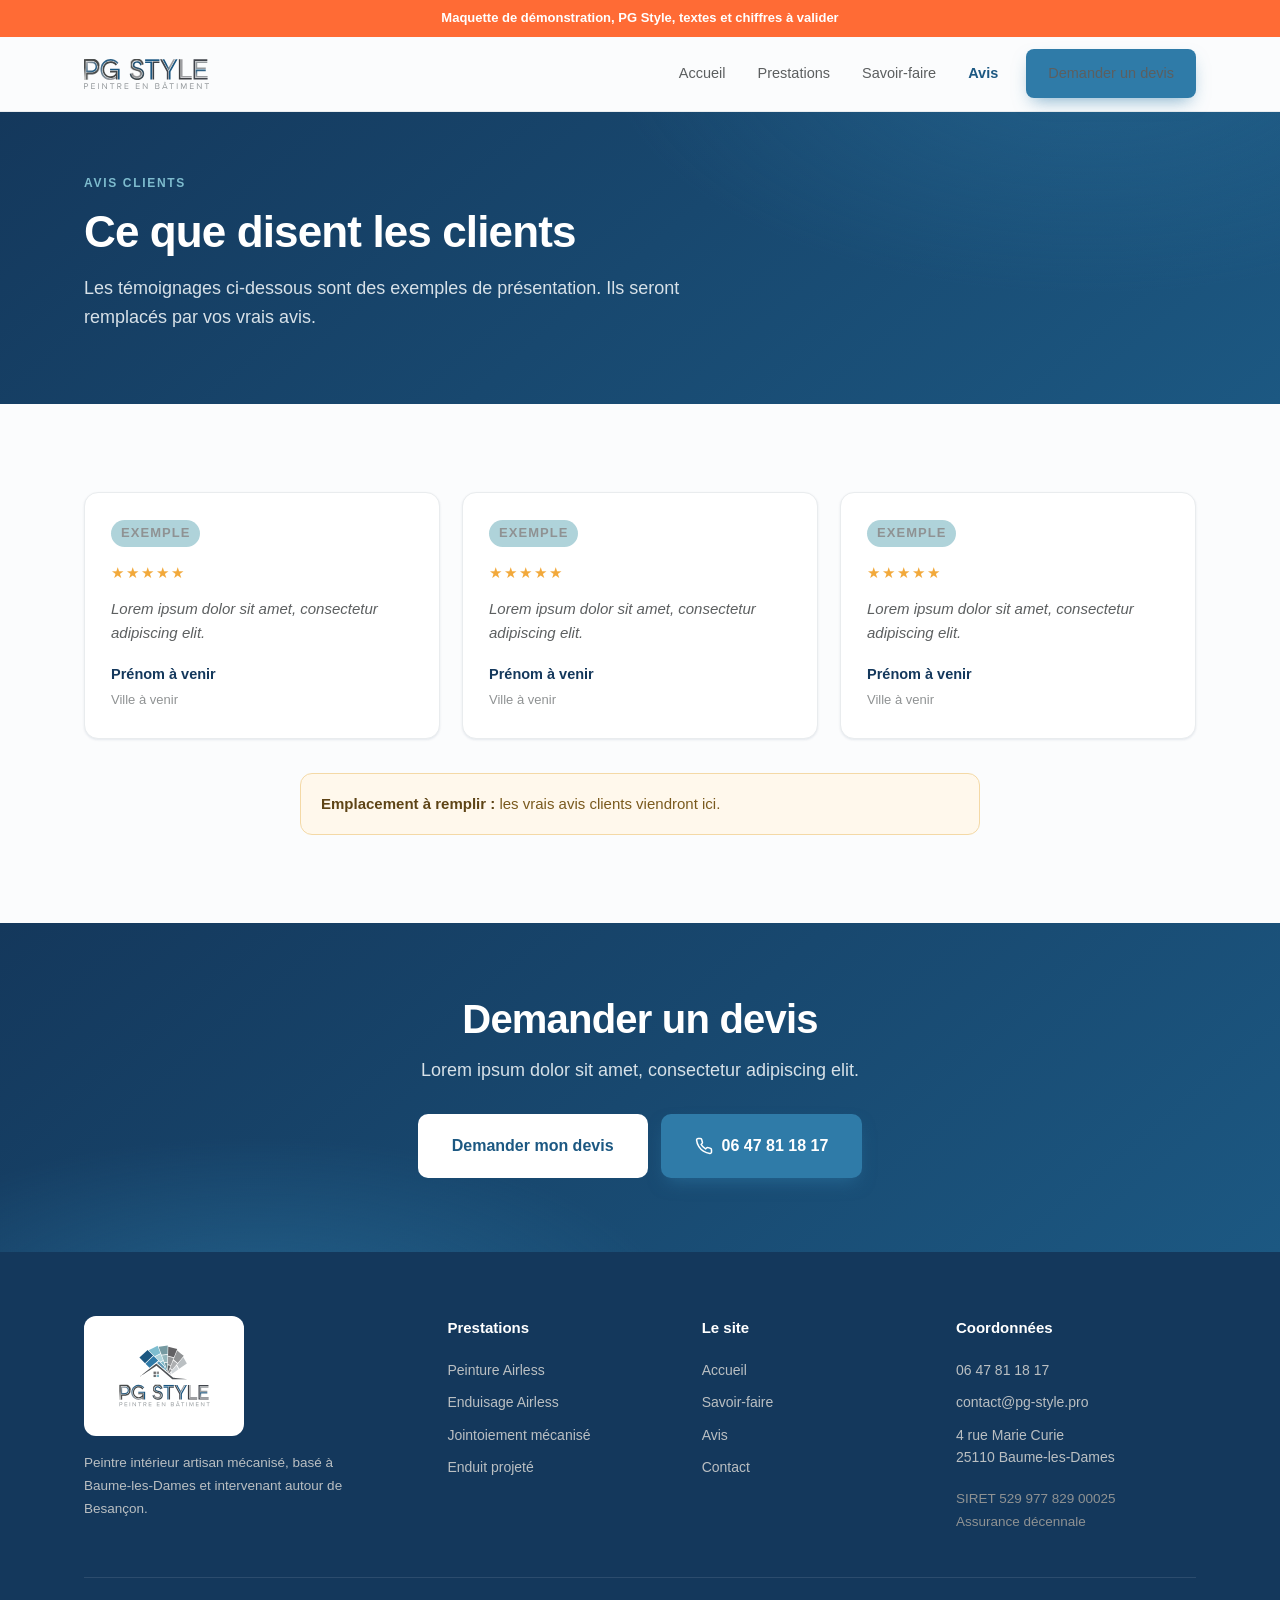
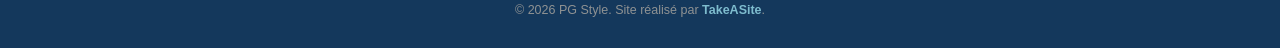
==== commit d94ea4be: "Add files via upload" ====
--- a/avis.html
+++ b/avis.html
@@ -1 +1,80 @@
-<!DOCTYPE html><html lang="fr"><head><meta charset="UTF-8"><meta name="viewport" content="width=device-width, initial-scale=1"><title>Avis clients, PG Style</title><meta name="description" content="Les retours des clients de PG Style, peintre intérieur mécanisé à Besançon."><link rel="preconnect" href="#"><link rel="stylesheet" href="assets/css/style.css"></head><body><div class="demobar">Maquette de démonstration, PG Style, textes et chiffres à valider</div><header class="header"><div class="header__in"><a class="brand" href="index.html"><img src="assets/img/logo-pgstyle-nav.svg" alt="PG Style, peintre en bâtiment"></a><nav class="nav" id="nav"><a href="index.html">Accueil</a><a href="prestations.html">Prestations</a><a href="savoir-faire.html">Savoir-faire</a><a href="avis.html" class="is-active">Avis</a><a class="btn btn--primary" href="contact.html">Demander un devis</a></nav><button class="nav__burger" aria-label="Ouvrir le menu">☰</button></div></header><main><section class="dhero"><div class="container"><div class="dhero__tag">Avis clients</div><h1>Ce que disent les clients</h1><p>Les témoignages ci-dessous sont des exemples de présentation. Ils seront remplacés par vos vrais avis.</p></div></section><section class="section"><div class="container"><div class="tgrid"><div class="tcard"><span class="ph-pill">Exemple</span><div class="tcard__stars">★★★★★</div><p>"Plafonds du salon repris à l'Airless, le rendu est impeccable, aucune trace même en plein soleil. Chantier propre et rapide."</p><b>Prénom à venir</b><br><span>Ville à venir</span></div><div class="tcard"><span class="ph-pill">Exemple</span><div class="tcard__stars">★★★★★</div><p>"Travail très soigné sur les joints et les bandes. On sent le métier et le bon matériel. Je recommande."</p><b>Prénom à venir</b><br><span>Ville à venir</span></div><div class="tcard"><span class="ph-pill">Exemple</span><div class="tcard__stars">★★★★★</div><p>"Appartement remis en état pour la location en un temps record, avec un enduit projeté nickel. Parfait pour mon budget."</p><b>Prénom à venir</b><br><span>Ville à venir</span></div></div><div class="note" style="max-width:680px;margin:34px auto 0">Pensez à créer votre fiche Google Business : les avis y sont récupérés automatiquement et renforcent fortement votre visibilité locale.</div></div></section><section class="ctaband"><div class="container"><h2>Un projet en tête&nbsp;?</h2><p>Décrivez-moi votre pièce et vos envies. Je vous réponds sous 48 heures avec un devis clair et gratuit.</p><div class="ctaband__btns"><a class="btn btn--white btn--lg" href="contact.html">Demander mon devis</a><a class="btn btn--primary btn--lg" href="tel:0647811817"><svg viewBox="0 0 24 24" fill="none" stroke="currentColor" stroke-width="2" stroke-linecap="round" stroke-linejoin="round"><path d="M22 16.92v3a2 2 0 0 1-2.18 2 19.79 19.79 0 0 1-8.63-3.07 19.5 19.5 0 0 1-6-6 19.79 19.79 0 0 1-3.07-8.67A2 2 0 0 1 4.11 2h3a2 2 0 0 1 2 1.72 12.84 12.84 0 0 0 .7 2.81 2 2 0 0 1-.45 2.11L8.09 9.91a16 16 0 0 0 6 6l1.27-1.27a2 2 0 0 1 2.11-.45 12.84 12.84 0 0 0 2.81.7A2 2 0 0 1 22 16.92z"/></svg> 06 47 81 18 17</a></div></div></section></main><footer class="footer"><div class="container"><div class="footer__grid"><div><div class="footer__logo"><img src="assets/img/logo-pgstyle.svg" alt="PG Style"></div><p>Peintre intérieur artisan mécanisé, basé à Baume-les-Dames et intervenant autour de Besançon.</p></div><div><h4>Prestations</h4><a href="prestations/peinture-airless.html">Peinture Airless</a><a href="prestations/enduisage-airless.html">Enduisage Airless</a><a href="prestations/jointoiement-mecanise.html">Jointoiement mécanisé</a><a href="prestations/enduit-projete.html">Enduit projeté</a></div><div><h4>Le site</h4><a href="index.html">Accueil</a><a href="savoir-faire.html">Savoir-faire</a><a href="avis.html">Avis</a><a href="contact.html">Contact</a></div><div><h4>Coordonnées</h4><a href="tel:0647811817">06 47 81 18 17</a><a href="mailto:contact@pg-style.pro">contact@pg-style.pro</a><a href="#">4 rue Marie Curie<br>25110 Baume-les-Dames</a><p class="footer__small">SIRET 529 977 829 00025<br>Assurance décennale</p></div></div><div class="footer__bottom">© <span data-year>2026</span> PG Style. Site réalisé par <b>TakeASite</b>.</div></div></footer><script src="assets/js/main.js"></script></body></html>+<!DOCTYPE html>
+<html lang="fr">
+
+<head>
+  <meta charset="UTF-8">
+  <meta name="viewport" content="width=device-width, initial-scale=1">
+  <title>Avis clients, PG Style</title>
+  <meta name="description" content="Avis clients de PG Style, peintre intérieur mécanisé.">
+  <link rel="stylesheet" href="assets/css/style.css">
+</head>
+
+<body>
+  <div class="demobar">Maquette de démonstration, PG Style, textes et chiffres à valider</div>
+  <header class="header">
+    <div class="header__in"><a class="brand" href="index.html"><img src="assets/img/logo-pgstyle-nav.svg" alt="PG Style, peintre en bâtiment"></a>
+      <nav class="nav" id="nav"><a href="index.html">Accueil</a><a href="prestations.html">Prestations</a><a href="savoir-faire.html">Savoir-faire</a><a href="avis.html" class="is-active">Avis</a><a class="btn btn--primary" href="contact.html">Demander un devis</a></nav><button class="nav__burger" aria-label="Ouvrir le menu">☰</button>
+    </div>
+  </header>
+  <main>
+    <section class="dhero">
+      <div class="container">
+        <div class="dhero__tag">Avis clients</div>
+        <h1>Ce que disent les clients</h1>
+        <p>Les témoignages ci-dessous sont des exemples de présentation. Ils seront remplacés par vos vrais avis.</p>
+      </div>
+    </section>
+    <section class="section">
+      <div class="container">
+        <div class="tgrid">
+          <div class="tcard"><span class="ph-pill">Exemple</span>
+            <div class="tcard__stars">★★★★★</div>
+            <p>Lorem ipsum dolor sit amet, consectetur adipiscing elit.</p><b>Prénom à venir</b><br><span>Ville à venir</span>
+          </div>
+          <div class="tcard"><span class="ph-pill">Exemple</span>
+            <div class="tcard__stars">★★★★★</div>
+            <p>Lorem ipsum dolor sit amet, consectetur adipiscing elit.</p><b>Prénom à venir</b><br><span>Ville à venir</span>
+          </div>
+          <div class="tcard"><span class="ph-pill">Exemple</span>
+            <div class="tcard__stars">★★★★★</div>
+            <p>Lorem ipsum dolor sit amet, consectetur adipiscing elit.</p><b>Prénom à venir</b><br><span>Ville à venir</span>
+          </div>
+        </div>
+        <div class="note" style="max-width:680px;margin:34px auto 0"><b>Emplacement à remplir :</b> les vrais avis clients viendront ici.</div>
+      </div>
+    </section>
+    <section class="ctaband">
+      <div class="container">
+        <h2>Demander un devis</h2>
+        <p>Lorem ipsum dolor sit amet, consectetur adipiscing elit.</p>
+        <div class="ctaband__btns"><a class="btn btn--white btn--lg" href="contact.html">Demander mon devis</a><a class="btn btn--primary btn--lg" href="tel:0647811817"><svg viewBox="0 0 24 24" fill="none" stroke="currentColor" stroke-width="2" stroke-linecap="round" stroke-linejoin="round">
+              <path d="M22 16.92v3a2 2 0 0 1-2.18 2 19.79 19.79 0 0 1-8.63-3.07 19.5 19.5 0 0 1-6-6 19.79 19.79 0 0 1-3.07-8.67A2 2 0 0 1 4.11 2h3a2 2 0 0 1 2 1.72 12.84 12.84 0 0 0 .7 2.81 2 2 0 0 1-.45 2.11L8.09 9.91a16 16 0 0 0 6 6l1.27-1.27a2 2 0 0 1 2.11-.45 12.84 12.84 0 0 0 2.81.7A2 2 0 0 1 22 16.92z" />
+            </svg> 06 47 81 18 17</a></div>
+      </div>
+    </section>
+  </main>
+  <footer class="footer">
+    <div class="container">
+      <div class="footer__grid">
+        <div>
+          <div class="footer__logo"><img src="assets/img/logo-pgstyle.svg" alt="PG Style"></div>
+          <p>Peintre intérieur artisan mécanisé, basé à Baume-les-Dames et intervenant autour de Besançon.</p>
+        </div>
+        <div>
+          <h4>Prestations</h4><a href="prestations/peinture-airless.html">Peinture Airless</a><a href="prestations/enduisage-airless.html">Enduisage Airless</a><a href="prestations/jointoiement-mecanise.html">Jointoiement mécanisé</a><a href="prestations/enduit-projete.html">Enduit projeté</a>
+        </div>
+        <div>
+          <h4>Le site</h4><a href="index.html">Accueil</a><a href="savoir-faire.html">Savoir-faire</a><a href="avis.html">Avis</a><a href="contact.html">Contact</a>
+        </div>
+        <div>
+          <h4>Coordonnées</h4><a href="tel:0647811817">06 47 81 18 17</a><a href="mailto:contact@pg-style.pro">contact@pg-style.pro</a><a href="#">4 rue Marie Curie<br>25110 Baume-les-Dames</a>
+          <p class="footer__small">SIRET 529 977 829 00025<br>Assurance décennale</p>
+        </div>
+      </div>
+      <div class="footer__bottom">© <span data-year>2026</span> PG Style. Site réalisé par <b>TakeASite</b>.</div>
+    </div>
+  </footer>
+  <script src="assets/js/main.js"></script>
+</body>
+
+</html>
--- a/assets/css/style.css
+++ b/assets/css/style.css
@@ -1,198 +1,1500 @@
-:root{
-  --blue-deep:#14385C;--blue-primary:#1C5882;--blue-bright:#2F7BA8;
-  --blue-soft:#7EBCCE;--blue-pale:#AFD3DA;
-  --gray-900:#222628;--gray-700:#5C5F60;--gray-500:#8F9293;--gray-300:#BABFC2;
-  --gray-200:#D7DBDE;--gray-100:#E9ECEE;--gray-50:#F4F6F7;
-  --paper:#FBFCFD;--white:#fff;--maxw:1160px;
-  --shadow-sm:0 1px 3px rgba(20,56,92,.06),0 1px 2px rgba(20,56,92,.04);
-  --shadow-md:0 12px 28px -10px rgba(20,56,92,.22);
-  --shadow-lg:0 30px 60px -18px rgba(20,56,92,.40);
-  --radius:14px;--radius-lg:22px;--ease:cubic-bezier(.22,.61,.36,1);
-}
-*{box-sizing:border-box;margin:0;padding:0}
-html{scroll-behavior:smooth}
-body{font-family:"Segoe UI",-apple-system,BlinkMacSystemFont,Roboto,Helvetica,Arial,sans-serif;color:var(--gray-900);background:var(--paper);line-height:1.6;-webkit-font-smoothing:antialiased}
-img{max-width:100%;display:block}
-a{color:inherit;text-decoration:none}
-.container{max-width:var(--maxw);margin:0 auto;padding:0 24px}
-.container--narrow{max-width:780px}
-h1,h2,h3{line-height:1.12;letter-spacing:-.02em;font-weight:800;color:var(--blue-deep)}
-h1{font-size:clamp(34px,5vw,58px)}
-h2{font-size:clamp(27px,3.4vw,40px)}
-h3{font-size:20px;font-weight:700}
-.eyebrow{display:inline-flex;align-items:center;gap:8px;font-size:12px;font-weight:700;text-transform:uppercase;letter-spacing:.16em;color:var(--blue-bright);margin-bottom:16px}
-.eyebrow::before{content:"";width:26px;height:2px;background:var(--blue-bright);display:inline-block}
-.lead{font-size:19px;color:var(--gray-700)}
-.btn{display:inline-flex;align-items:center;gap:9px;padding:14px 26px;border-radius:10px;font-weight:600;font-size:15px;border:2px solid transparent;cursor:pointer;transition:transform .15s var(--ease),box-shadow .2s,background .2s}
-.btn svg{width:18px;height:18px}
-.btn--primary{background:var(--blue-bright);color:#fff;box-shadow:0 8px 18px -6px rgba(47,123,168,.6)}
-.btn--primary:hover{transform:translateY(-2px);box-shadow:0 14px 26px -8px rgba(47,123,168,.7)}
-.btn--ghost{background:transparent;color:var(--blue-primary);border-color:var(--blue-pale)}
-.btn--ghost:hover{background:var(--gray-50);border-color:var(--blue-soft)}
-.btn--white{background:#fff;color:var(--blue-primary)}
-.btn--white:hover{transform:translateY(-2px)}
-.btn--lg{padding:17px 32px;font-size:16px}
-.header{position:sticky;top:0;z-index:50;background:rgba(251,252,253,.88);backdrop-filter:saturate(160%) blur(12px);border-bottom:1px solid var(--gray-100)}
-.header__in{display:flex;align-items:center;justify-content:space-between;height:74px;max-width:var(--maxw);margin:0 auto;padding:0 24px}
-.brand{cursor:pointer;line-height:0}
-.brand img{height:30px;width:auto}
-.nav{display:flex;align-items:center;gap:4px}
-.nav a{padding:10px 14px;border-radius:8px;font-size:14.5px;font-weight:500;color:var(--gray-700);transition:color .15s,background .15s;cursor:pointer}
-.nav a:hover{color:var(--blue-primary);background:var(--gray-50)}
-.nav a.is-active{color:var(--blue-primary);font-weight:700}
-.nav .btn{margin-left:10px;padding:11px 20px}
-.nav__burger{display:none;font-size:20px}
-.hero{position:relative;overflow:hidden;background:radial-gradient(1100px 500px at 78% -10%,rgba(47,123,168,.45),transparent 60%),linear-gradient(140deg,var(--blue-deep) 0%,var(--blue-primary) 60%,#205f86 100%);color:#fff;padding:84px 0 92px}
-.hero__grid{display:flex;gap:56px;align-items:center;position:relative}.hero__grid>div:first-child{flex:1.08}.hero__card{flex:.92}
-.hero .eyebrow{color:var(--blue-soft)}
-.hero .eyebrow::before{background:var(--blue-soft)}
-.hero h1{color:#fff;margin-bottom:20px}
-.hero h1 em{font-style:normal;color:var(--blue-soft);display:block}
-.hero__sub{font-size:19px;color:#D7E1E8;max-width:520px;margin-bottom:32px}
-.hero__sub b{color:#fff;font-weight:700}
-.hero__ctas{display:flex;gap:12px;flex-wrap:wrap}
-.hero__meta{display:flex;gap:26px;margin-top:34px;flex-wrap:wrap}
-.hero__meta div{display:flex;flex-direction:column;margin-right:22px}
-.hero__meta b{font-size:24px;font-weight:800;color:#fff;letter-spacing:-.02em}
-.hero__meta span{font-size:12.5px;color:var(--blue-pale);text-transform:uppercase;letter-spacing:.08em}
-.hero__card{position:relative;background:linear-gradient(150deg,#fff,#EDF1F4);border-radius:var(--radius-lg);padding:46px;box-shadow:var(--shadow-lg);display:flex;align-items:center;justify-content:center;min-height:330px}
-.hero__card::after{content:"";position:absolute;inset:0;border-radius:inherit;background:radial-gradient(circle at 28% 22%,rgba(255,255,255,.7),transparent 55%);pointer-events:none}
-.hero__card img{width:100%;max-width:330px;position:relative;z-index:1}
-.hero__badge{position:absolute;bottom:-16px;left:50%;transform:translateX(-50%);background:#fff;color:var(--blue-primary);font-weight:700;font-size:13px;padding:9px 18px;border-radius:30px;box-shadow:var(--shadow-md);white-space:nowrap;display:flex;align-items:center;gap:8px;z-index:2}
-.emblem{display:block}
-.hero__badge .emblem{height:22px;width:auto}
-.proofbar{background:var(--white);border-bottom:1px solid var(--gray-100)}
-.proofbar__grid{display:flex}.proofbar__it{flex:1}
-.proofbar__it{display:flex;gap:14px;align-items:flex-start;padding:26px 22px;border-right:1px solid var(--gray-100)}
-.proofbar__it:last-child{border-right:none}
-.proofbar__ic{flex:none;width:42px;height:42px;border-radius:11px;background:var(--gray-50);color:var(--blue-bright);display:flex;align-items:center;justify-content:center}
-.proofbar__ic svg{width:21px;height:21px}
-.proofbar__it b{display:block;font-size:14.5px;color:var(--blue-deep);font-weight:700}
-.proofbar__it span{font-size:12.5px;color:var(--gray-500);line-height:1.4}
-.section{padding:88px 0}
-.section--alt{background:var(--gray-50)}
-.sec-head{max-width:680px;margin:0 auto 52px;text-align:center}
-.sec-head p{margin-top:14px;color:var(--gray-700);font-size:18px}
-.cards{display:flex;flex-wrap:wrap;gap:22px;max-width:940px;margin:0 auto}.pcard{width:calc(50% - 11px)}
-.pcard{position:relative;background:#fff;border:1px solid var(--gray-100);border-radius:var(--radius);padding:30px;cursor:pointer;transition:transform .18s var(--ease),box-shadow .2s,border-color .2s;overflow:hidden}
-.pcard::before{content:"";position:absolute;left:0;top:0;bottom:0;width:4px;background:linear-gradient(var(--blue-primary),var(--blue-bright));transform:scaleY(0);transform-origin:top;transition:transform .25s var(--ease)}
-.pcard:hover{transform:translateY(-4px);box-shadow:var(--shadow-md);border-color:var(--blue-pale)}
-.pcard:hover::before{transform:scaleY(1)}
-.pcard__ic{width:54px;height:54px;border-radius:13px;background:var(--gray-50);color:var(--blue-bright);display:flex;align-items:center;justify-content:center;margin-bottom:18px}
-.pcard__ic svg{width:27px;height:27px}
-.pcard__tag{font-size:11.5px;font-weight:700;text-transform:uppercase;letter-spacing:.1em;color:var(--blue-soft);margin-bottom:7px;display:block}
-.pcard h3{margin-bottom:10px}
-.pcard p{color:var(--gray-700);font-size:14.5px;margin-bottom:16px}
-.pcard__link{font-weight:700;color:var(--blue-bright);font-size:14px;display:inline-flex;align-items:center;gap:6px}
-.pcard__link svg{width:16px;height:16px;transition:transform .2s}
-.pcard:hover .pcard__link svg{transform:translateX(4px)}
-.about{display:flex;gap:60px;align-items:center}.about>div{flex:1;min-width:0}
-.feat{display:flex;flex-direction:column;gap:18px;margin-top:26px}
-.feat li{display:flex;gap:14px;list-style:none}
-.feat__ic{flex:none;width:30px;height:30px;border-radius:8px;background:var(--blue-pale);color:var(--blue-deep);display:flex;align-items:center;justify-content:center}
-.feat__ic svg{width:17px;height:17px}
-.feat b{display:block;color:var(--blue-deep);font-size:15.5px}
-.feat span{color:var(--gray-700);font-size:14.5px}
-.about__visual{position:relative;background:linear-gradient(150deg,var(--blue-primary),var(--blue-deep));border-radius:var(--radius-lg);padding:40px;color:#fff;box-shadow:var(--shadow-md)}
-.about__visual .emblem{height:54px;width:auto;margin-bottom:18px}
-.about__visual h3{color:#fff;font-size:23px;margin-bottom:12px}
-.about__visual p{color:#D7E1E8;font-size:15px}
-.about__stats{display:flex;flex-wrap:wrap;margin-top:26px;background:rgba(255,255,255,.16);border-radius:12px;overflow:hidden;gap:1px}.about__stats div{width:calc(50% - .5px)}
-.about__stats div{background:var(--blue-primary);padding:18px}
-.about__stats b{font-size:24px;font-weight:800;display:block;letter-spacing:-.02em}
-.about__stats span{font-size:12px;color:var(--blue-pale);text-transform:uppercase;letter-spacing:.06em}
-.dhero{background:radial-gradient(800px 400px at 85% -20%,rgba(47,123,168,.4),transparent 60%),linear-gradient(140deg,var(--blue-deep),var(--blue-primary));color:#fff;padding:62px 0 72px}
-.back{display:inline-flex;align-items:center;gap:7px;color:var(--blue-pale);font-size:13.5px;font-weight:600;margin-bottom:24px;cursor:pointer}
-.back svg{width:15px;height:15px}
-.back:hover{color:#fff}
-.dhero__tag{font-size:12px;font-weight:700;text-transform:uppercase;letter-spacing:.14em;color:var(--blue-soft);margin-bottom:14px}
-.dhero h1{color:#fff;max-width:800px;margin-bottom:18px;font-size:clamp(30px,4vw,44px);line-height:1.12}
-.dhero p{color:#D7E1E8;font-size:18px;max-width:620px;line-height:1.6}
-.dbody{padding:66px 0}
-.dbody__grid{display:flex;gap:64px;align-items:flex-start}.dbody__grid>.prose{flex:1;min-width:0}.aside{width:320px;flex:none}
-.prose{color:var(--gray-700)}
-.prose>*{max-width:680px}
-.prose>*+*{margin-top:22px}
-.prose p{font-size:16.5px;line-height:1.75;color:var(--gray-700)}
-.prose strong{color:var(--gray-900)}
-.prose h2{font-size:23px;color:var(--blue-primary);margin-top:52px;line-height:1.2}
-.prose>h2:first-child{margin-top:0}
-.prose h2::before{content:"";display:block;width:38px;height:3px;border-radius:2px;background:var(--blue-bright);margin-bottom:16px}
-.prose h3{font-size:19px;color:var(--blue-primary);margin-top:16px}
-.prose .lede{font-size:19px;line-height:1.65;color:var(--blue-deep);font-weight:500;background:linear-gradient(180deg,#F4F8FA,#ECF3F6);border-left:4px solid var(--blue-bright);padding:22px 26px;border-radius:0 14px 14px 0;margin-bottom:6px}
-.checklist{list-style:none;display:flex;flex-direction:column;gap:20px;margin-top:20px}
-.checklist li{display:flex;gap:14px;align-items:flex-start;color:var(--gray-700);font-size:16px;line-height:1.65}
-.checklist .ck{flex:none;width:28px;height:28px;border-radius:8px;background:var(--blue-pale);color:var(--blue-deep);display:flex;align-items:center;justify-content:center;margin-top:1px}
-.checklist .ck svg{width:15px;height:15px}
-.checklist b{display:block;color:var(--blue-primary);font-weight:700;font-size:16px;margin-bottom:3px}
-.steps{display:flex;flex-direction:column;gap:16px;margin-top:20px;counter-reset:s}
-.step{display:flex;gap:18px;align-items:flex-start;background:var(--gray-50);border:1px solid var(--gray-100);border-radius:14px;padding:20px 22px}
-.step__n{counter-increment:s;flex:none;width:38px;height:38px;border-radius:10px;background:linear-gradient(150deg,var(--blue-primary),var(--blue-bright));color:#fff;font-weight:800;display:flex;align-items:center;justify-content:center;font-size:15px}
-.step__n::before{content:counter(s,decimal-leading-zero)}
-.step b{display:block;color:var(--blue-deep);font-size:16px;margin-bottom:4px}
-.step span{color:var(--gray-700);font-size:15px;line-height:1.6}
+:root {
+  --blue-deep: #14385C;
+  --blue-primary: #1C5882;
+  --blue-bright: #2F7BA8;
+  --blue-soft: #7EBCCE;
+  --blue-pale: #AFD3DA;
+  --gray-900: #222628;
+  --gray-700: #5C5F60;
+  --gray-500: #8F9293;
+  --gray-300: #BABFC2;
+  --gray-200: #D7DBDE;
+  --gray-100: #E9ECEE;
+  --gray-50: #F4F6F7;
+  --paper: #FBFCFD;
+  --white: #fff;
+  --maxw: 1160px;
+  --shadow-sm: 0 1px 3px rgba(20, 56, 92, .06), 0 1px 2px rgba(20, 56, 92, .04);
+  --shadow-md: 0 12px 28px -10px rgba(20, 56, 92, .22);
+  --shadow-lg: 0 30px 60px -18px rgba(20, 56, 92, .40);
+  --radius: 14px;
+  --radius-lg: 22px;
+  --ease: cubic-bezier(.22, .61, .36, 1);
+}
+
+* {
+  box-sizing: border-box;
+  margin: 0;
+  padding: 0
+}
+
+html {
+  scroll-behavior: smooth
+}
+
+body {
+  font-family: "Segoe UI", -apple-system, BlinkMacSystemFont, Roboto, Helvetica, Arial, sans-serif;
+  color: var(--gray-900);
+  background: var(--paper);
+  line-height: 1.6;
+  -webkit-font-smoothing: antialiased
+}
+
+img {
+  max-width: 100%;
+  display: block
+}
+
+a {
+  color: inherit;
+  text-decoration: none
+}
+
+.container {
+  max-width: var(--maxw);
+  margin: 0 auto;
+  padding: 0 24px
+}
+
+.container--narrow {
+  max-width: 780px
+}
+
+h1,
+h2,
+h3 {
+  line-height: 1.12;
+  letter-spacing: -.02em;
+  font-weight: 800;
+  color: var(--blue-deep)
+}
+
+h1 {
+  font-size: clamp(34px, 5vw, 58px)
+}
+
+h2 {
+  font-size: clamp(27px, 3.4vw, 40px)
+}
+
+h3 {
+  font-size: 20px;
+  font-weight: 700
+}
+
+.eyebrow {
+  display: inline-flex;
+  align-items: center;
+  gap: 8px;
+  font-size: 12px;
+  font-weight: 700;
+  text-transform: uppercase;
+  letter-spacing: .16em;
+  color: var(--blue-bright);
+  margin-bottom: 16px
+}
+
+.eyebrow::before {
+  content: "";
+  width: 26px;
+  height: 2px;
+  background: var(--blue-bright);
+  display: inline-block
+}
+
+.lead {
+  font-size: 19px;
+  color: var(--gray-700)
+}
+
+.btn {
+  display: inline-flex;
+  align-items: center;
+  gap: 9px;
+  padding: 14px 26px;
+  border-radius: 10px;
+  font-weight: 600;
+  font-size: 15px;
+  border: 2px solid transparent;
+  cursor: pointer;
+  transition: transform .15s var(--ease), box-shadow .2s, background .2s
+}
+
+.btn svg {
+  width: 18px;
+  height: 18px
+}
+
+.btn--primary {
+  background: var(--blue-bright);
+  color: #fff;
+  box-shadow: 0 8px 18px -6px rgba(47, 123, 168, .6)
+}
+
+.btn--primary:hover {
+  transform: translateY(-2px);
+  box-shadow: 0 14px 26px -8px rgba(47, 123, 168, .7)
+}
+
+.btn--ghost {
+  background: transparent;
+  color: var(--blue-primary);
+  border-color: var(--blue-pale)
+}
+
+.btn--ghost:hover {
+  background: var(--gray-50);
+  border-color: var(--blue-soft)
+}
+
+.btn--white {
+  background: #fff;
+  color: var(--blue-primary)
+}
+
+.btn--white:hover {
+  transform: translateY(-2px)
+}
+
+.btn--lg {
+  padding: 17px 32px;
+  font-size: 16px
+}
+
+.header {
+  position: sticky;
+  top: 0;
+  z-index: 50;
+  background: rgba(251, 252, 253, .88);
+  backdrop-filter: saturate(160%) blur(12px);
+  border-bottom: 1px solid var(--gray-100)
+}
+
+.header__in {
+  display: flex;
+  align-items: center;
+  justify-content: space-between;
+  height: 74px;
+  max-width: var(--maxw);
+  margin: 0 auto;
+  padding: 0 24px
+}
+
+.brand {
+  cursor: pointer;
+  line-height: 0
+}
+
+.brand img {
+  height: 30px;
+  width: auto
+}
+
+.nav {
+  display: flex;
+  align-items: center;
+  gap: 4px
+}
+
+.nav a {
+  padding: 10px 14px;
+  border-radius: 8px;
+  font-size: 14.5px;
+  font-weight: 500;
+  color: var(--gray-700);
+  transition: color .15s, background .15s;
+  cursor: pointer
+}
+
+.nav a:hover {
+  color: var(--blue-primary);
+  background: var(--gray-50)
+}
+
+.nav a.is-active {
+  color: var(--blue-primary);
+  font-weight: 700
+}
+
+.nav .btn {
+  margin-left: 10px;
+  padding: 11px 20px
+}
+
+.nav__burger {
+  display: none;
+  font-size: 20px
+}
+
+.hero {
+  position: relative;
+  overflow: hidden;
+  background: radial-gradient(1100px 500px at 78% -10%, rgba(47, 123, 168, .45), transparent 60%), linear-gradient(140deg, var(--blue-deep) 0%, var(--blue-primary) 60%, #205f86 100%);
+  color: #fff;
+  padding: 84px 0 92px
+}
+
+.hero__grid {
+  display: flex;
+  gap: 56px;
+  align-items: center;
+  position: relative
+}
+
+.hero__grid>div:first-child {
+  flex: 1.08
+}
+
+.hero__card {
+  flex: .92
+}
+
+.hero .eyebrow {
+  color: var(--blue-soft)
+}
+
+.hero .eyebrow::before {
+  background: var(--blue-soft)
+}
+
+.hero h1 {
+  color: #fff;
+  margin-bottom: 20px
+}
+
+.hero h1 em {
+  font-style: normal;
+  color: var(--blue-soft);
+  display: block
+}
+
+.hero__sub {
+  font-size: 19px;
+  color: #D7E1E8;
+  max-width: 520px;
+  margin-bottom: 32px
+}
+
+.hero__sub b {
+  color: #fff;
+  font-weight: 700
+}
+
+.hero__ctas {
+  display: flex;
+  gap: 12px;
+  flex-wrap: wrap
+}
+
+.hero__meta {
+  display: flex;
+  gap: 26px;
+  margin-top: 34px;
+  flex-wrap: wrap
+}
+
+.hero__meta div {
+  display: flex;
+  flex-direction: column;
+  margin-right: 22px
+}
+
+.hero__meta b {
+  font-size: 24px;
+  font-weight: 800;
+  color: #fff;
+  letter-spacing: -.02em
+}
+
+.hero__meta span {
+  font-size: 12.5px;
+  color: var(--blue-pale);
+  text-transform: uppercase;
+  letter-spacing: .08em
+}
+
+.hero__card {
+  position: relative;
+  background: linear-gradient(150deg, #fff, #EDF1F4);
+  border-radius: var(--radius-lg);
+  padding: 46px;
+  box-shadow: var(--shadow-lg);
+  display: flex;
+  align-items: center;
+  justify-content: center;
+  min-height: 330px
+}
+
+.hero__card::after {
+  content: "";
+  position: absolute;
+  inset: 0;
+  border-radius: inherit;
+  background: radial-gradient(circle at 28% 22%, rgba(255, 255, 255, .7), transparent 55%);
+  pointer-events: none
+}
+
+.hero__card img {
+  width: 100%;
+  max-width: 330px;
+  position: relative;
+  z-index: 1
+}
+
+.hero__badge {
+  position: absolute;
+  bottom: -16px;
+  left: 50%;
+  transform: translateX(-50%);
+  background: #fff;
+  color: var(--blue-primary);
+  font-weight: 700;
+  font-size: 13px;
+  padding: 9px 18px;
+  border-radius: 30px;
+  box-shadow: var(--shadow-md);
+  white-space: nowrap;
+  display: flex;
+  align-items: center;
+  gap: 8px;
+  z-index: 2
+}
+
+.emblem {
+  display: block
+}
+
+.hero__badge .emblem {
+  height: 22px;
+  width: auto
+}
+
+.proofbar {
+  background: var(--white);
+  border-bottom: 1px solid var(--gray-100)
+}
+
+.proofbar__grid {
+  display: flex
+}
+
+.proofbar__it {
+  flex: 1
+}
+
+.proofbar__it {
+  display: flex;
+  gap: 14px;
+  align-items: flex-start;
+  padding: 26px 22px;
+  border-right: 1px solid var(--gray-100)
+}
+
+.proofbar__it:last-child {
+  border-right: none
+}
+
+.proofbar__ic {
+  flex: none;
+  width: 42px;
+  height: 42px;
+  border-radius: 11px;
+  background: var(--gray-50);
+  color: var(--blue-bright);
+  display: flex;
+  align-items: center;
+  justify-content: center
+}
+
+.proofbar__ic svg {
+  width: 21px;
+  height: 21px
+}
+
+.proofbar__it b {
+  display: block;
+  font-size: 14.5px;
+  color: var(--blue-deep);
+  font-weight: 700
+}
+
+.proofbar__it span {
+  font-size: 12.5px;
+  color: var(--gray-500);
+  line-height: 1.4
+}
+
+.section {
+  padding: 88px 0
+}
+
+.section--alt {
+  background: var(--gray-50)
+}
+
+.sec-head {
+  max-width: 680px;
+  margin: 0 auto 52px;
+  text-align: center
+}
+
+.sec-head p {
+  margin-top: 14px;
+  color: var(--gray-700);
+  font-size: 18px
+}
+
+.cards {
+  display: flex;
+  flex-wrap: wrap;
+  gap: 22px;
+  max-width: 940px;
+  margin: 0 auto
+}
+
+.pcard {
+  width: calc(50% - 11px)
+}
+
+.pcard {
+  position: relative;
+  background: #fff;
+  border: 1px solid var(--gray-100);
+  border-radius: var(--radius);
+  padding: 30px;
+  cursor: pointer;
+  transition: transform .18s var(--ease), box-shadow .2s, border-color .2s;
+  overflow: hidden
+}
+
+.pcard::before {
+  content: "";
+  position: absolute;
+  left: 0;
+  top: 0;
+  bottom: 0;
+  width: 4px;
+  background: linear-gradient(var(--blue-primary), var(--blue-bright));
+  transform: scaleY(0);
+  transform-origin: top;
+  transition: transform .25s var(--ease)
+}
+
+.pcard:hover {
+  transform: translateY(-4px);
+  box-shadow: var(--shadow-md);
+  border-color: var(--blue-pale)
+}
+
+.pcard:hover::before {
+  transform: scaleY(1)
+}
+
+.pcard__ic {
+  width: 54px;
+  height: 54px;
+  border-radius: 13px;
+  background: var(--gray-50);
+  color: var(--blue-bright);
+  display: flex;
+  align-items: center;
+  justify-content: center;
+  margin-bottom: 18px
+}
+
+.pcard__ic svg {
+  width: 27px;
+  height: 27px
+}
+
+.pcard__tag {
+  font-size: 11.5px;
+  font-weight: 700;
+  text-transform: uppercase;
+  letter-spacing: .1em;
+  color: var(--blue-soft);
+  margin-bottom: 7px;
+  display: block
+}
+
+.pcard h3 {
+  margin-bottom: 10px
+}
+
+.pcard p {
+  color: var(--gray-700);
+  font-size: 14.5px;
+  margin-bottom: 16px
+}
+
+.pcard__link {
+  font-weight: 700;
+  color: var(--blue-bright);
+  font-size: 14px;
+  display: inline-flex;
+  align-items: center;
+  gap: 6px
+}
+
+.pcard__link svg {
+  width: 16px;
+  height: 16px;
+  transition: transform .2s
+}
+
+.pcard:hover .pcard__link svg {
+  transform: translateX(4px)
+}
+
+.about {
+  display: flex;
+  gap: 60px;
+  align-items: center
+}
+
+.about>div {
+  flex: 1;
+  min-width: 0
+}
+
+.feat {
+  display: flex;
+  flex-direction: column;
+  gap: 22px;
+  margin-top: 26px
+}
+
+.feat li {
+  display: flex;
+  gap: 16px;
+  list-style: none
+}
+
+.feat__ic {
+  flex: none;
+  width: 30px;
+  height: 30px;
+  border-radius: 8px;
+  background: var(--blue-pale);
+  color: var(--blue-deep);
+  display: flex;
+  align-items: center;
+  justify-content: center
+}
+
+.feat__ic svg {
+  width: 17px;
+  height: 17px
+}
+
+.feat b {
+  display: block;
+  color: var(--blue-deep);
+  font-size: 15.5px;
+  margin-bottom: 4px
+}
+
+.feat span {
+  color: var(--gray-700);
+  font-size: 14.5px
+}
+
+.about__visual {
+  position: relative;
+  background: linear-gradient(150deg, var(--blue-primary), var(--blue-deep));
+  border-radius: var(--radius-lg);
+  padding: 40px;
+  color: #fff;
+  box-shadow: var(--shadow-md)
+}
+
+.about__visual .emblem {
+  height: 54px;
+  width: auto;
+  margin-bottom: 18px
+}
+
+.about__visual h3 {
+  color: #fff;
+  font-size: 23px;
+  margin-bottom: 12px
+}
+
+.about__visual p {
+  color: #D7E1E8;
+  font-size: 15px
+}
+
+.about__stats {
+  display: flex;
+  flex-wrap: wrap;
+  margin-top: 26px;
+  background: rgba(255, 255, 255, .16);
+  border-radius: 12px;
+  overflow: hidden;
+  gap: 1px
+}
+
+.about__stats div {
+  width: calc(50% - .5px)
+}
+
+.about__stats div {
+  background: var(--blue-primary);
+  padding: 18px
+}
+
+.about__stats b {
+  font-size: 24px;
+  font-weight: 800;
+  display: block;
+  letter-spacing: -.02em
+}
+
+.about__stats span {
+  font-size: 12px;
+  color: var(--blue-pale);
+  text-transform: uppercase;
+  letter-spacing: .06em
+}
+
+.dhero {
+  background: radial-gradient(800px 400px at 85% -20%, rgba(47, 123, 168, .4), transparent 60%), linear-gradient(140deg, var(--blue-deep), var(--blue-primary));
+  color: #fff;
+  padding: 62px 0 72px
+}
+
+.back {
+  display: inline-flex;
+  align-items: center;
+  gap: 7px;
+  color: var(--blue-pale);
+  font-size: 13.5px;
+  font-weight: 600;
+  margin-bottom: 24px;
+  cursor: pointer
+}
+
+.back svg {
+  width: 15px;
+  height: 15px
+}
+
+.back:hover {
+  color: #fff
+}
+
+.dhero__tag {
+  font-size: 12px;
+  font-weight: 700;
+  text-transform: uppercase;
+  letter-spacing: .14em;
+  color: var(--blue-soft);
+  margin-bottom: 14px
+}
+
+.dhero h1 {
+  color: #fff;
+  max-width: 800px;
+  margin-bottom: 18px;
+  font-size: clamp(30px, 4vw, 44px);
+  line-height: 1.12
+}
+
+.dhero p {
+  color: #D7E1E8;
+  font-size: 18px;
+  max-width: 620px;
+  line-height: 1.6
+}
+
+.dbody {
+  padding: 66px 0
+}
+
+.dbody__grid {
+  display: flex;
+  gap: 64px;
+  align-items: flex-start
+}
+
+.dbody__grid>.prose {
+  flex: 1;
+  min-width: 0
+}
+
+.aside {
+  width: 320px;
+  flex: none
+}
+
+.prose {
+  color: var(--gray-700)
+}
+
+.prose>* {
+  max-width: 680px
+}
+
+.prose>*+* {
+  margin-top: 22px
+}
+
+.prose p {
+  font-size: 16.5px;
+  line-height: 1.75;
+  color: var(--gray-700)
+}
+
+.prose strong {
+  color: var(--gray-900)
+}
+
+.prose h2 {
+  font-size: 23px;
+  color: var(--blue-primary);
+  margin-top: 52px;
+  line-height: 1.2
+}
+
+.prose>h2:first-child {
+  margin-top: 0
+}
+
+.prose h2::before {
+  content: "";
+  display: block;
+  width: 38px;
+  height: 3px;
+  border-radius: 2px;
+  background: var(--blue-bright);
+  margin-bottom: 16px
+}
+
+.prose h3 {
+  font-size: 19px;
+  color: var(--blue-primary);
+  margin-top: 16px
+}
+
+.prose .lede {
+  font-size: 19px;
+  line-height: 1.65;
+  color: var(--blue-deep);
+  font-weight: 500;
+  background: linear-gradient(180deg, #F4F8FA, #ECF3F6);
+  border-left: 4px solid var(--blue-bright);
+  padding: 22px 26px;
+  border-radius: 0 14px 14px 0;
+  margin-bottom: 6px
+}
+
+.checklist {
+  list-style: none;
+  display: flex;
+  flex-direction: column;
+  gap: 20px;
+  margin-top: 20px
+}
+
+.checklist li {
+  display: flex;
+  gap: 16px;
+  align-items: flex-start;
+  color: var(--gray-700);
+  font-size: 16px;
+  line-height: 1.65
+}
+
+.checklist .ck {
+  flex: none;
+  width: 28px;
+  height: 28px;
+  border-radius: 8px;
+  background: var(--blue-pale);
+  color: var(--blue-deep);
+  display: flex;
+  align-items: center;
+  justify-content: center;
+  margin-top: 1px
+}
+
+.checklist .ck svg {
+  width: 15px;
+  height: 15px
+}
+
+.checklist b {
+  display: block;
+  color: var(--blue-primary);
+  font-weight: 700;
+  font-size: 16px;
+  margin-bottom: 6px
+}
+
+.steps {
+  display: flex;
+  flex-direction: column;
+  gap: 16px;
+  margin-top: 20px;
+  counter-reset: s
+}
+
+.step {
+  display: flex;
+  gap: 18px;
+  align-items: flex-start;
+  background: var(--gray-50);
+  border: 1px solid var(--gray-100);
+  border-radius: 14px;
+  padding: 20px 22px
+}
+
+.step__n {
+  counter-increment: s;
+  flex: none;
+  width: 38px;
+  height: 38px;
+  border-radius: 10px;
+  background: linear-gradient(150deg, var(--blue-primary), var(--blue-bright));
+  color: #fff;
+  font-weight: 800;
+  display: flex;
+  align-items: center;
+  justify-content: center;
+  font-size: 15px
+}
+
+.step__n::before {
+  content: counter(s, decimal-leading-zero)
+}
+
+.step b {
+  display: block;
+  color: var(--blue-deep);
+  font-size: 16px;
+  margin-bottom: 4px
+}
+
+.step span {
+  color: var(--gray-700);
+  font-size: 15px;
+  line-height: 1.6
+}
+
 /* respiration entre un titre et la liste qui le suit */
-.prose h2 + .checklist,.prose h2 + .steps,.prose h3 + .checklist,.prose h3 + .steps{margin-top:30px}
-
-.note{background:#FFF8EC;border:1px solid #F4D9A6;border-radius:12px;padding:18px 20px;font-size:15px;color:#7a5a1e;max-width:680px}
-.note b{color:#5e4416}
-.aside{position:sticky;top:96px;background:#fff;border:1px solid var(--gray-100);border-radius:var(--radius);box-shadow:var(--shadow-sm);overflow:hidden}
-.aside__top{background:linear-gradient(150deg,var(--blue-primary),var(--blue-deep));color:#fff;padding:24px}
-.aside__top .emblem{height:40px;width:auto;margin-bottom:10px}
-.aside__top h3{color:#fff;font-size:18px;margin-bottom:6px}
-.aside__top p{color:#D7E1E8;font-size:13.5px}
-.aside__body{padding:22px 24px;display:flex;flex-direction:column;gap:12px}
-.aside__body .btn{width:100%;justify-content:center}
-.aside__row{display:flex;gap:10px;align-items:center;font-size:14px;color:var(--gray-700)}
-.aside__row svg{width:17px;height:17px;color:var(--blue-bright);flex:none}
-.ph-strip{display:flex;gap:14px;margin-top:8px}.ph{flex:1}
-.ph{aspect-ratio:4/3;border-radius:12px;background:repeating-linear-gradient(45deg,var(--gray-50),var(--gray-50) 11px,var(--gray-100) 11px,var(--gray-100) 22px);border:1px dashed var(--gray-300);display:flex;align-items:center;justify-content:center;color:var(--gray-500);font-size:12.5px;font-weight:600;text-align:center;padding:10px}
-.tgrid{display:flex;gap:22px}.tcard{flex:1}
-.tcard{background:#fff;border:1px solid var(--gray-100);border-radius:var(--radius);padding:26px;box-shadow:var(--shadow-sm)}
-.tcard__stars{color:#F2A93B;letter-spacing:2px;margin-bottom:12px;font-size:15px}
-.tcard p{color:var(--gray-700);font-size:15px;font-style:italic;margin-bottom:16px}
-.tcard b{color:var(--blue-deep);font-size:14.5px}
-.tcard span{color:var(--gray-500);font-size:13px}
-.ph-pill{display:inline-block;background:var(--blue-pale);color:var(--blue-deep);font-size:11px;font-weight:700;text-transform:uppercase;letter-spacing:.08em;padding:3px 10px;border-radius:20px;margin-bottom:14px}
-.ctaband{background:radial-gradient(700px 300px at 20% 120%,rgba(47,123,168,.5),transparent 60%),linear-gradient(140deg,var(--blue-deep),var(--blue-primary));color:#fff;text-align:center;padding:74px 0}
-.ctaband h2{color:#fff;margin-bottom:14px}
-.ctaband p{color:#D7E1E8;font-size:18px;max-width:520px;margin:0 auto 30px}
-.ctaband__btns{display:flex;gap:13px;justify-content:center;flex-wrap:wrap}
-.contact{display:flex;gap:50px;align-items:flex-start}.contact>div{flex:1;min-width:0}
-.field{margin-bottom:16px}
-.field label{display:block;font-size:13.5px;font-weight:600;color:var(--blue-deep);margin-bottom:6px}
-.field input,.field textarea,.field select{width:100%;padding:12px 14px;border:1.5px solid var(--gray-300);border-radius:10px;font:inherit;font-size:15px;background:#fff;color:var(--gray-900)}
-.field input:focus,.field textarea:focus,.field select:focus{outline:none;border-color:var(--blue-bright);box-shadow:0 0 0 3px rgba(47,123,168,.15)}
-.contact__info{background:var(--gray-50);border:1px solid var(--gray-100);border-radius:var(--radius);padding:30px}
-.contact__info h3{margin-bottom:18px}
-.cinfo{display:flex;gap:13px;align-items:flex-start;margin-bottom:18px;font-size:15px;color:var(--gray-700)}
-.cinfo svg{width:19px;height:19px;color:var(--blue-bright);flex:none;margin-top:2px}
-.cinfo b{display:block;color:var(--blue-deep)}
-.footer{background:var(--blue-deep);color:var(--gray-300);padding:64px 0 28px;font-size:14px}
-.footer__grid{display:flex;gap:36px;flex-wrap:wrap}.footer__grid>div:nth-child(1){flex:1.5}.footer__grid>div:nth-child(2){flex:1}.footer__grid>div:nth-child(3){flex:1}.footer__grid>div:nth-child(4){flex:1.1}
-.footer__logo{background:#fff;border-radius:12px;padding:16px;width:160px;height:120px;display:flex;align-items:center;justify-content:center;margin-bottom:16px}
-.footer__logo img{width:100%}
-.footer p{line-height:1.7;max-width:260px;font-size:13.5px}
-.footer h4{color:#fff;font-size:15px;margin-bottom:14px;font-weight:700}
-.footer a{display:block;padding:5px 0;color:var(--gray-300);font-size:14px;cursor:pointer}
-.footer a:hover{color:#fff}
-.footer__small{color:var(--gray-500);font-size:12px;margin-top:14px;line-height:1.6}
-.footer__bottom{text-align:center;color:var(--gray-500);font-size:12.5px;margin-top:44px;padding-top:22px;border-top:1px solid rgba(255,255,255,.1)}
-.footer__bottom b{color:var(--blue-soft)}
-.demobar{background:#FF6B35;color:#fff;text-align:center;font-size:13px;font-weight:600;padding:8px 16px}
-@media(max-width:920px){
-  .hero__grid,.about,.contact,.dbody__grid{flex-direction:column;gap:38px}
-  .hero__grid>div:first-child,.hero__card,.about>div,.contact>div{flex:1 1 auto;width:100%}
-  .aside{width:100%}
-  .proofbar__grid{flex-wrap:wrap}
-  .proofbar__it{flex:1 1 50%;min-width:160px}
-  .proofbar__it:nth-child(2){border-right:none}
-  .pcard{width:100%}
-  .tgrid,.ph-strip{flex-direction:column}
-  .nav{display:none;position:absolute;top:74px;left:0;right:0;flex-direction:column;align-items:stretch;gap:0;background:#fff;border-bottom:1px solid var(--gray-100);box-shadow:var(--shadow-md);padding:8px}
-  .nav.is-open{display:flex}
-  .nav a{padding:13px 14px;border-radius:8px}
-  .nav .btn{margin:8px 0 4px;justify-content:center}
-  .nav__burger{display:flex;align-items:center;justify-content:center;width:42px;height:42px;border-radius:10px;border:1px solid var(--gray-200);background:#fff;cursor:pointer}
-  .footer__grid>div{flex:1 1 40%}
-}
+.prose h2+.checklist,
+.prose h2+.steps,
+.prose h3+.checklist,
+.prose h3+.steps {
+  margin-top: 30px
+}
+
+.note {
+  background: #FFF8EC;
+  border: 1px solid #F4D9A6;
+  border-radius: 12px;
+  padding: 18px 20px;
+  font-size: 15px;
+  color: #7a5a1e;
+  max-width: 680px
+}
+
+.note b {
+  color: #5e4416
+}
+
+.aside {
+  position: sticky;
+  top: 96px;
+  background: #fff;
+  border: 1px solid var(--gray-100);
+  border-radius: var(--radius);
+  box-shadow: var(--shadow-sm);
+  overflow: hidden
+}
+
+.aside__top {
+  background: linear-gradient(150deg, var(--blue-primary), var(--blue-deep));
+  color: #fff;
+  padding: 24px
+}
+
+.aside__top .emblem {
+  height: 40px;
+  width: auto;
+  margin-bottom: 10px
+}
+
+.aside__top h3 {
+  color: #fff;
+  font-size: 18px;
+  margin-bottom: 6px
+}
+
+.aside__top p {
+  color: #D7E1E8;
+  font-size: 13.5px
+}
+
+.aside__body {
+  padding: 22px 24px;
+  display: flex;
+  flex-direction: column;
+  gap: 12px
+}
+
+.aside__body .btn {
+  width: 100%;
+  justify-content: center
+}
+
+.aside__row {
+  display: flex;
+  gap: 10px;
+  align-items: center;
+  font-size: 14px;
+  color: var(--gray-700)
+}
+
+.aside__row svg {
+  width: 17px;
+  height: 17px;
+  color: var(--blue-bright);
+  flex: none
+}
+
+.ph-strip {
+  display: flex;
+  gap: 14px;
+  margin-top: 8px
+}
+
+.ph {
+  flex: 1
+}
+
+.ph {
+  aspect-ratio: 4/3;
+  border-radius: 12px;
+  background: repeating-linear-gradient(45deg, var(--gray-50), var(--gray-50) 11px, var(--gray-100) 11px, var(--gray-100) 22px);
+  border: 1px dashed var(--gray-300);
+  display: flex;
+  align-items: center;
+  justify-content: center;
+  color: var(--gray-500);
+  font-size: 12.5px;
+  font-weight: 600;
+  text-align: center;
+  padding: 10px
+}
+
+.tgrid {
+  display: flex;
+  gap: 22px
+}
+
+.tcard {
+  flex: 1
+}
+
+.tcard {
+  background: #fff;
+  border: 1px solid var(--gray-100);
+  border-radius: var(--radius);
+  padding: 26px;
+  box-shadow: var(--shadow-sm)
+}
+
+.tcard__stars {
+  color: #F2A93B;
+  letter-spacing: 2px;
+  margin-bottom: 12px;
+  font-size: 15px
+}
+
+.tcard p {
+  color: var(--gray-700);
+  font-size: 15px;
+  font-style: italic;
+  margin-bottom: 16px
+}
+
+.tcard b {
+  color: var(--blue-deep);
+  font-size: 14.5px
+}
+
+.tcard span {
+  color: var(--gray-500);
+  font-size: 13px
+}
+
+.ph-pill {
+  display: inline-block;
+  background: var(--blue-pale);
+  color: var(--blue-deep);
+  font-size: 11px;
+  font-weight: 700;
+  text-transform: uppercase;
+  letter-spacing: .08em;
+  padding: 3px 10px;
+  border-radius: 20px;
+  margin-bottom: 14px
+}
+
+.ctaband {
+  background: radial-gradient(700px 300px at 20% 120%, rgba(47, 123, 168, .5), transparent 60%), linear-gradient(140deg, var(--blue-deep), var(--blue-primary));
+  color: #fff;
+  text-align: center;
+  padding: 74px 0
+}
+
+.ctaband h2 {
+  color: #fff;
+  margin-bottom: 14px
+}
+
+.ctaband p {
+  color: #D7E1E8;
+  font-size: 18px;
+  max-width: 520px;
+  margin: 0 auto 30px
+}
+
+.ctaband__btns {
+  display: flex;
+  gap: 13px;
+  justify-content: center;
+  flex-wrap: wrap
+}
+
+.contact {
+  display: flex;
+  gap: 50px;
+  align-items: flex-start
+}
+
+.contact>div {
+  flex: 1;
+  min-width: 0
+}
+
+.field {
+  margin-bottom: 16px
+}
+
+.field label {
+  display: block;
+  font-size: 13.5px;
+  font-weight: 600;
+  color: var(--blue-deep);
+  margin-bottom: 6px
+}
+
+.field input,
+.field textarea,
+.field select {
+  width: 100%;
+  padding: 12px 14px;
+  border: 1.5px solid var(--gray-300);
+  border-radius: 10px;
+  font: inherit;
+  font-size: 15px;
+  background: #fff;
+  color: var(--gray-900)
+}
+
+.field input:focus,
+.field textarea:focus,
+.field select:focus {
+  outline: none;
+  border-color: var(--blue-bright);
+  box-shadow: 0 0 0 3px rgba(47, 123, 168, .15)
+}
+
+.contact__info {
+  background: var(--gray-50);
+  border: 1px solid var(--gray-100);
+  border-radius: var(--radius);
+  padding: 30px
+}
+
+.contact__info h3 {
+  margin-bottom: 18px
+}
+
+.cinfo {
+  display: flex;
+  gap: 13px;
+  align-items: flex-start;
+  margin-bottom: 18px;
+  font-size: 15px;
+  color: var(--gray-700)
+}
+
+.cinfo svg {
+  width: 19px;
+  height: 19px;
+  color: var(--blue-bright);
+  flex: none;
+  margin-top: 2px
+}
+
+.cinfo b {
+  display: block;
+  color: var(--blue-deep)
+}
+
+.footer {
+  background: var(--blue-deep);
+  color: var(--gray-300);
+  padding: 64px 0 28px;
+  font-size: 14px
+}
+
+.footer__grid {
+  display: flex;
+  gap: 36px;
+  flex-wrap: wrap
+}
+
+.footer__grid>div:nth-child(1) {
+  flex: 1.5
+}
+
+.footer__grid>div:nth-child(2) {
+  flex: 1
+}
+
+.footer__grid>div:nth-child(3) {
+  flex: 1
+}
+
+.footer__grid>div:nth-child(4) {
+  flex: 1.1
+}
+
+.footer__logo {
+  background: #fff;
+  border-radius: 12px;
+  padding: 16px;
+  width: 160px;
+  height: 120px;
+  display: flex;
+  align-items: center;
+  justify-content: center;
+  margin-bottom: 16px
+}
+
+.footer__logo img {
+  width: 100%
+}
+
+.footer p {
+  line-height: 1.7;
+  max-width: 260px;
+  font-size: 13.5px
+}
+
+.footer h4 {
+  color: #fff;
+  font-size: 15px;
+  margin-bottom: 14px;
+  font-weight: 700
+}
+
+.footer a {
+  display: block;
+  padding: 5px 0;
+  color: var(--gray-300);
+  font-size: 14px;
+  cursor: pointer
+}
+
+.footer a:hover {
+  color: #fff
+}
+
+.footer__small {
+  color: var(--gray-500);
+  font-size: 12px;
+  margin-top: 14px;
+  line-height: 1.6
+}
+
+.footer__bottom {
+  text-align: center;
+  color: var(--gray-500);
+  font-size: 12.5px;
+  margin-top: 44px;
+  padding-top: 22px;
+  border-top: 1px solid rgba(255, 255, 255, .1)
+}
+
+.footer__bottom b {
+  color: var(--blue-soft)
+}
+
+.demobar {
+  background: #FF6B35;
+  color: #fff;
+  text-align: center;
+  font-size: 13px;
+  font-weight: 600;
+  padding: 8px 16px
+}
+
+/* ---------- Responsive ---------- */
+
+/* Tablette paysage : on resserre les marges et les gouttières */
+@media(max-width:1080px) {
+  :root {
+    --maxw: 960px
+  }
+
+  .dbody__grid {
+    gap: 44px
+  }
+
+  .aside {
+    width: 290px
+  }
+
+  .hero__grid,
+  .about {
+    gap: 44px
+  }
+
+  .section {
+    padding: 72px 0
+  }
+}
+
+/* Tablette portrait / grand mobile : passage en une colonne */
+@media(max-width:920px) {
+  .container {
+    padding: 0 22px
+  }
+
+  .hero__grid,
+  .about,
+  .contact,
+  .dbody__grid {
+    flex-direction: column;
+    gap: 38px
+  }
+
+  .hero__grid>div:first-child,
+  .hero__card,
+  .about>div,
+  .contact>div {
+    flex: 1 1 auto;
+    width: 100%
+  }
+
+  .hero__card {
+    order: -1
+  }
+
+  .aside {
+    width: 100%;
+    position: static
+  }
+
+  .proofbar__grid {
+    flex-wrap: wrap
+  }
+
+  .proofbar__it {
+    flex: 1 1 50%;
+    min-width: 180px
+  }
+
+  .proofbar__it:nth-child(2) {
+    border-right: none
+  }
+
+  .pcard {
+    width: 100%
+  }
+
+  .tgrid,
+  .ph-strip {
+    flex-direction: column
+  }
+
+  .prose>* {
+    max-width: none
+  }
+
+  .nav {
+    display: none;
+    position: absolute;
+    top: 74px;
+    left: 0;
+    right: 0;
+    flex-direction: column;
+    align-items: stretch;
+    gap: 0;
+    background: #fff;
+    border-bottom: 1px solid var(--gray-100);
+    box-shadow: var(--shadow-md);
+    padding: 8px
+  }
+
+  .nav.is-open {
+    display: flex
+  }
+
+  .nav a {
+    padding: 13px 14px;
+    border-radius: 8px
+  }
+
+  .nav .btn {
+    margin: 8px 0 4px;
+    justify-content: center
+  }
+
+  .nav__burger {
+    display: flex;
+    align-items: center;
+    justify-content: center;
+    width: 42px;
+    height: 42px;
+    border-radius: 10px;
+    border: 1px solid var(--gray-200);
+    background: #fff;
+    cursor: pointer
+  }
+
+  .footer__grid {
+    flex-wrap: wrap
+  }
+
+  .footer__grid>div {
+    flex: 1 1 42%
+  }
+
+  .footer__grid>div:first-child {
+    flex: 1 1 100%
+  }
+}
+
+/* Mobile : réduction des espacements et des tailles */
+@media(max-width:600px) {
+  .container {
+    padding: 0 18px
+  }
+
+  .demobar {
+    font-size: 12px;
+    padding: 7px 12px
+  }
+
+  .header__in {
+    height: 64px
+  }
+
+  .nav {
+    top: 64px
+  }
+
+  .hero {
+    padding: 52px 0 60px
+  }
+
+  .hero__card {
+    padding: 32px;
+    min-height: auto
+  }
+
+  .hero__card img {
+    max-width: 230px
+  }
+
+  .hero__meta {
+    gap: 0 22px;
+    row-gap: 16px
+  }
+
+  .section {
+    padding: 52px 0
+  }
+
+  .section--alt {
+    padding: 52px 0
+  }
+
+  .sec-head {
+    margin-bottom: 36px
+  }
+
+  .proofbar__it {
+    flex: 1 1 100%;
+    border-right: none;
+    padding: 18px 4px
+  }
+
+  .dhero {
+    padding: 44px 0 50px
+  }
+
+  .dbody {
+    padding: 44px 0
+  }
+
+  .prose h2 {
+    margin-top: 40px
+  }
+
+  .prose .lede {
+    padding: 18px 20px
+  }
+
+  .step {
+    padding: 16px 16px;
+    gap: 14px
+  }
+
+  .ctaband {
+    padding: 56px 0
+  }
+
+  .footer {
+    padding: 48px 0 24px
+  }
+
+  .footer__grid>div,
+  .footer__grid>div:first-child {
+    flex: 1 1 100%
+  }
+
+  .about__stats div {
+    width: calc(50% - .5px)
+  }
+}
+
+/* Très petit mobile */
+@media(max-width:380px) {
+  h1 {
+    font-size: 30px
+  }
+
+  .hero__meta {
+    flex-direction: column;
+    gap: 14px
+  }
+
+  .btn--lg {
+    padding: 15px 22px;
+    font-size: 15px
+  }
+
+  .hero__ctas .btn,
+  .ctaband__btns .btn {
+    width: 100%;
+    justify-content: center
+  }
+}
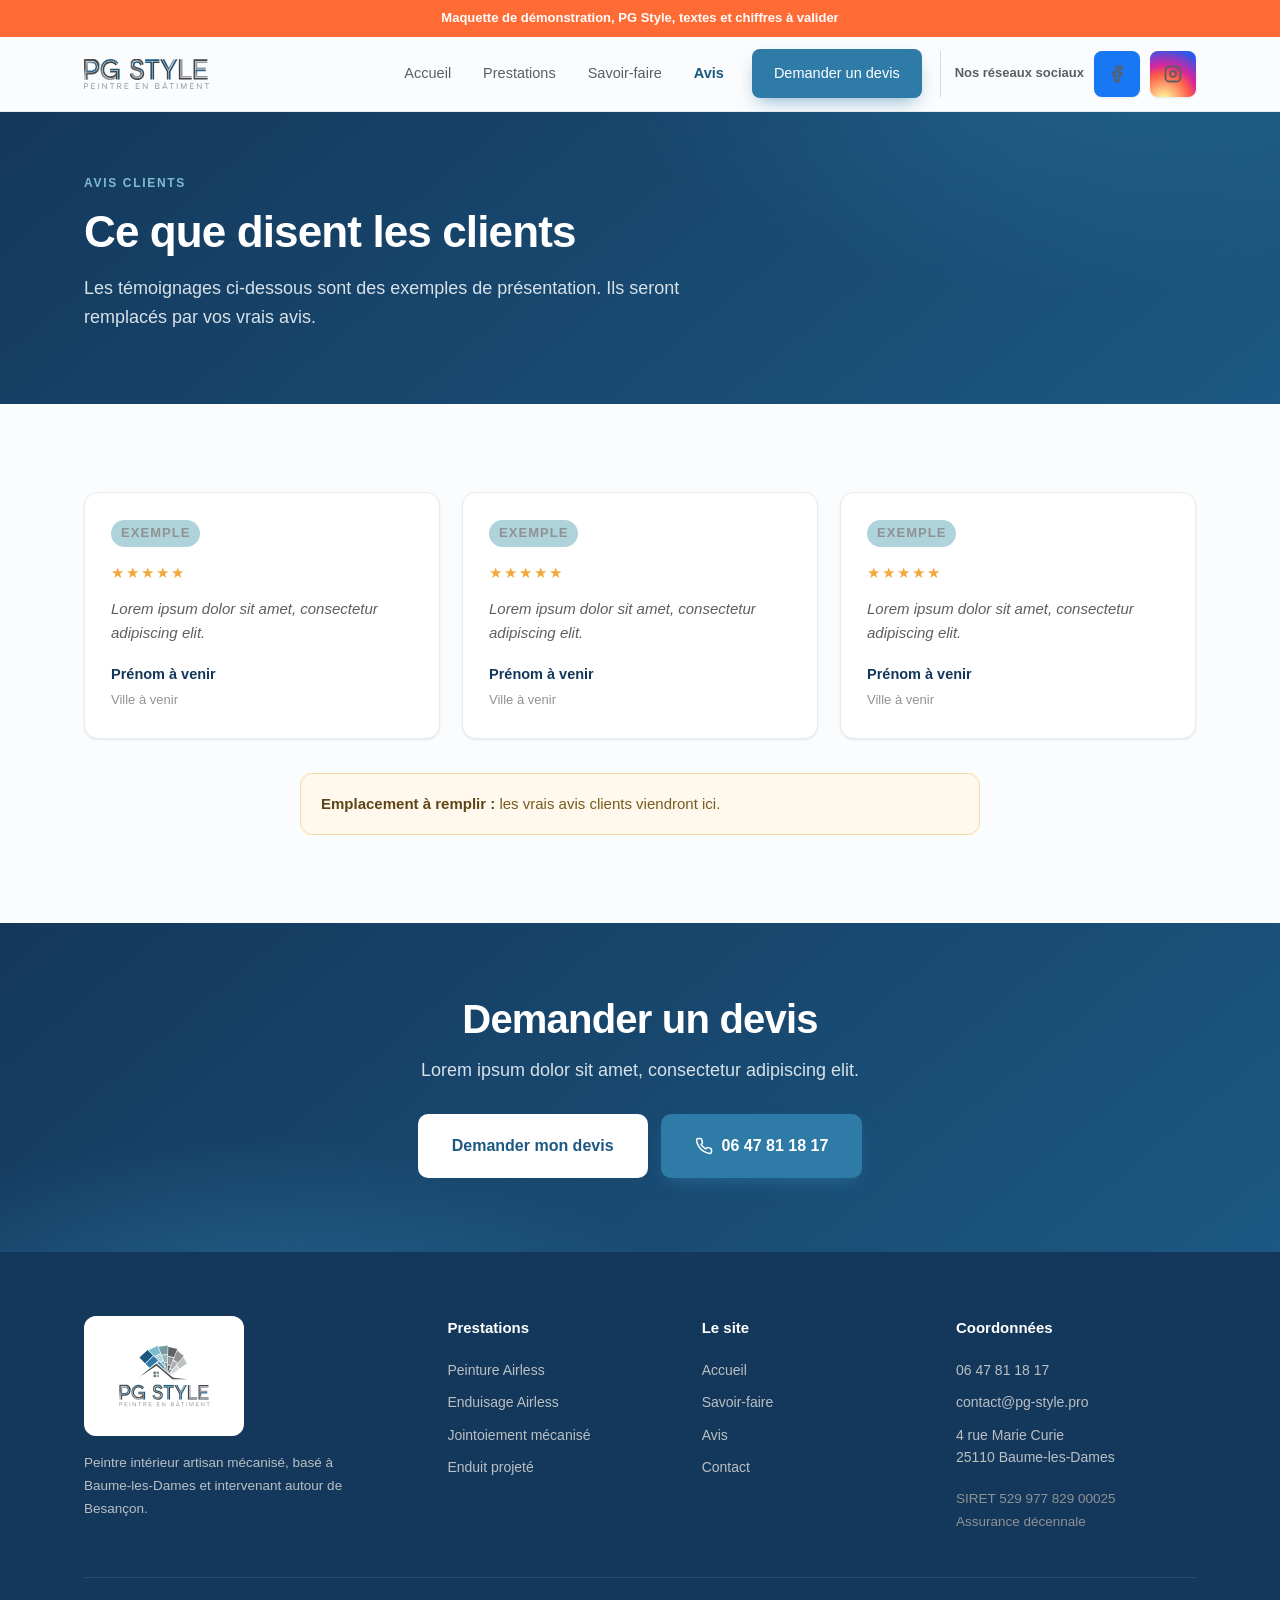
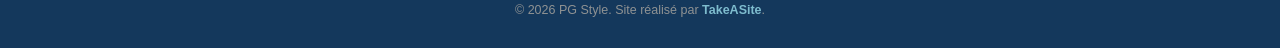
==== commit a1c61d6a: "Add files via upload" ====
--- a/avis.html
+++ b/avis.html
@@ -13,7 +13,18 @@
   <div class="demobar">Maquette de démonstration, PG Style, textes et chiffres à valider</div>
   <header class="header">
     <div class="header__in"><a class="brand" href="index.html"><img src="assets/img/logo-pgstyle-nav.svg" alt="PG Style, peintre en bâtiment"></a>
-      <nav class="nav" id="nav"><a href="index.html">Accueil</a><a href="prestations.html">Prestations</a><a href="savoir-faire.html">Savoir-faire</a><a href="avis.html" class="is-active">Avis</a><a class="btn btn--primary" href="contact.html">Demander un devis</a></nav><button class="nav__burger" aria-label="Ouvrir le menu">☰</button>
+      <nav class="nav" id="nav"><a href="index.html">Accueil</a><a href="prestations.html">Prestations</a><a href="savoir-faire.html">Savoir-faire</a><a href="avis.html" class="is-active">Avis</a><a class="btn btn--primary" href="contact.html">Demander un devis</a><div class="header__social"><span class="header__social-label">Nos réseaux sociaux</span>
+        <!-- Lien Facebook : remplacer href="#" par l'URL de la page Facebook -->
+        <a class="header__social-link header__social-link--fb" href="#" aria-label="Facebook" target="_blank" rel="noopener"><svg viewBox="0 0 24 24" fill="none" stroke="currentColor" stroke-width="2" stroke-linecap="round" stroke-linejoin="round">
+            <path d="M18 2h-3a5 5 0 0 0-5 5v3H7v4h3v8h4v-8h3l1-4h-4V7a1 1 0 0 1 1-1h3z" />
+          </svg></a>
+        <!-- Lien Instagram : remplacer href="#" par l'URL de la page Instagram -->
+        <a class="header__social-link header__social-link--ig" href="#" aria-label="Instagram" target="_blank" rel="noopener"><svg viewBox="0 0 24 24" fill="none" stroke="currentColor" stroke-width="2" stroke-linecap="round" stroke-linejoin="round">
+            <rect x="2" y="2" width="20" height="20" rx="5" ry="5" />
+            <path d="M16 11.37A4 4 0 1 1 12.63 8 4 4 0 0 1 16 11.37z" />
+            <line x1="17.5" y1="6.5" x2="17.5" y2="6.5" />
+          </svg></a>
+      </div></nav><button class="nav__burger" aria-label="Ouvrir le menu">☰</button>
     </div>
   </header>
   <main>
--- a/assets/css/style.css
+++ b/assets/css/style.css
@@ -218,7 +218,8 @@
 
 .nav .btn {
   margin-left: 10px;
-  padding: 11px 20px
+  padding: 11px 20px;
+  color :white;
 }
 
 .nav__burger {
@@ -1245,6 +1246,264 @@
   padding: 8px 16px
 }
 
+.header__social {
+  display: flex;
+  align-items: center;
+  gap: 10px;
+  margin-left: 14px;
+  padding-left: 14px;
+  border-left: 1px solid var(--gray-200)
+}
+
+.header__social-label {
+  font-size: 13px;
+  font-weight: 600;
+  color: var(--gray-700);
+  white-space: nowrap
+}
+
+.header__social-link {
+  display: flex;
+  align-items: center;
+  justify-content: center;
+  width: 46px;
+  height: 46px;
+  border-radius: 50%;
+  color: #fff;
+  box-shadow: var(--shadow-sm);
+  transition: transform .15s, box-shadow .15s
+}
+
+.header__social-link:hover {
+  transform: translateY(-2px);
+  box-shadow: var(--shadow-md)
+}
+
+.header__social-link svg {
+  width: 26px;
+  height: 26px;
+  stroke-width: 2.4
+}
+
+.header__social-link--fb {
+  background: #1877F2
+}
+
+.header__social-link--ig {
+  background: radial-gradient(circle at 30% 107%, #fdf497 0%, #fdf497 5%, #fd5949 45%, #d6249f 60%, #285AEB 90%)
+}
+
+@media(max-width:1080px) and (min-width:921px) {
+  .header__social-label {
+    display: none
+  }
+
+  .header__social {
+    margin-left: 8px;
+    padding-left: 8px
+  }
+}
+
+/* ---------- Encart Machines ---------- */
+.machines {
+  margin-top: 40px;
+}
+.machines__head {
+  margin-bottom: 20px;
+}
+.machines__head h3 {
+  font-size: 22px;
+  color: var(--blue-deep);
+  margin-top: 6px;
+}
+.machines__grid {
+  display: flex;
+  gap: 18px;
+  flex-wrap: wrap;
+}
+.machine {
+  flex: 1 1 calc(33.333% - 12px);
+  background: #fff;
+  border: 1px solid var(--gray-100);
+  border-radius: var(--radius);
+  overflow: hidden;
+  display: flex;
+  align-items: stretch;
+  box-shadow: var(--shadow-sm);
+  transition: transform .18s var(--ease), box-shadow .2s;
+  min-width: 0;
+  padding: 0;
+  font: inherit;
+  color: inherit;
+  text-align: left;
+  cursor: pointer;
+}
+.machine:hover {
+  transform: translateY(-3px);
+  box-shadow: var(--shadow-md);
+}
+.machine:focus-visible {
+  outline: 3px solid var(--blue-bright);
+  outline-offset: 2px;
+}
+.machine__photo {
+  flex: none;
+  width: 110px;
+  align-self: stretch;
+  background: var(--gray-50);
+  overflow: hidden;
+  display: block;
+}
+.machine__photo img {
+  width: 100%;
+  height: 100%;
+  object-fit: cover;
+  display: block;
+}
+.machine__body {
+  padding: 14px 16px;
+  min-width: 0;
+  display: flex;
+  flex-direction: column;
+  justify-content: center;
+}
+.machine__brand {
+  font-size: 10.5px;
+  font-weight: 700;
+  text-transform: uppercase;
+  letter-spacing: .1em;
+  color: var(--blue-bright);
+  display: block;
+  margin-bottom: 4px;
+}
+.machine__name {
+  display: block;
+  font-size: 15px;
+  font-weight: 700;
+  color: var(--blue-deep);
+  line-height: 1.2;
+  margin-bottom: 8px;
+  letter-spacing: -.01em;
+}
+.machine__desc {
+  display: block;
+  font-size: 13.5px;
+  line-height: 1.5;
+  color: var(--gray-700);
+  margin: 0;
+}
+
+/* ---------- Modale machine ---------- */
+.machine-modal {
+  position: fixed;
+  inset: 0;
+  z-index: 100;
+  display: none;
+  align-items: center;
+  justify-content: center;
+  padding: 24px;
+}
+.machine-modal.is-open {
+  display: flex;
+  animation: mmFade .18s var(--ease);
+}
+@keyframes mmFade {
+  from { opacity: 0; }
+  to   { opacity: 1; }
+}
+.machine-modal__backdrop {
+  position: absolute;
+  inset: 0;
+  background: rgba(20, 56, 92, .65);
+  backdrop-filter: blur(4px);
+  cursor: pointer;
+}
+.machine-modal__panel {
+  position: relative;
+  background: #fff;
+  border-radius: var(--radius-lg);
+  overflow: hidden;
+  box-shadow: var(--shadow-lg);
+  max-width: 880px;
+  width: 100%;
+  max-height: calc(100vh - 48px);
+  display: flex;
+  animation: mmSlide .22s var(--ease);
+}
+@keyframes mmSlide {
+  from { transform: translateY(12px); opacity: 0; }
+  to   { transform: translateY(0);    opacity: 1; }
+}
+.machine-modal__close {
+  position: absolute;
+  top: 12px;
+  right: 12px;
+  width: 40px;
+  height: 40px;
+  border-radius: 50%;
+  border: none;
+  background: rgba(255, 255, 255, .92);
+  color: var(--blue-deep);
+  font-size: 26px;
+  line-height: 1;
+  cursor: pointer;
+  z-index: 2;
+  box-shadow: var(--shadow-sm);
+  transition: background .15s, transform .15s;
+}
+.machine-modal__close:hover {
+  background: #fff;
+  transform: scale(1.05);
+}
+.machine-modal__photo {
+  flex: 1 1 55%;
+  background: var(--gray-50);
+  display: flex;
+  align-items: center;
+  justify-content: center;
+  overflow: hidden;
+  min-height: 320px;
+}
+.machine-modal__photo img {
+  width: 100%;
+  height: 100%;
+  max-height: calc(100vh - 48px);
+  object-fit: contain;
+  display: block;
+}
+.machine-modal__body {
+  flex: 1 1 45%;
+  padding: 36px 34px;
+  display: flex;
+  flex-direction: column;
+  justify-content: center;
+  gap: 14px;
+  overflow-y: auto;
+}
+.machine-modal__brand {
+  font-size: 12px;
+  font-weight: 700;
+  text-transform: uppercase;
+  letter-spacing: .14em;
+  color: var(--blue-bright);
+}
+.machine-modal__name {
+  font-size: 26px;
+  color: var(--blue-deep);
+  line-height: 1.2;
+  letter-spacing: -.01em;
+  margin: 0;
+}
+.machine-modal__desc {
+  font-size: 16px;
+  line-height: 1.7;
+  color: var(--gray-700);
+  margin: 0;
+}
+body.no-scroll {
+  overflow: hidden;
+}
+
 /* ---------- Responsive ---------- */
 
 /* Tablette paysage : on resserre les marges et les gouttières */
@@ -1357,6 +1616,11 @@
     justify-content: center
   }
 
+  .header__social {
+    justify-content: center;
+    margin: 4px 0 6px
+  }
+
   .nav__burger {
     display: flex;
     align-items: center;
@@ -1377,6 +1641,29 @@
     flex: 1 1 42%
   }
 
+  .machine {
+    flex: 1 1 100%;
+  }
+  .machine-modal__panel {
+    flex-direction: column;
+    max-height: calc(100vh - 32px);
+  }
+  .machine-modal__photo {
+    flex: 0 0 auto;
+    min-height: 260px;
+    max-height: 45vh;
+  }
+  .machine-modal__body {
+    flex: 1 1 auto;
+    padding: 28px 24px;
+  }
+  .machine-modal__name {
+    font-size: 22px;
+  }
+  .machine-modal {
+    padding: 16px;
+  }
+
   .footer__grid>div:first-child {
     flex: 1 1 100%
   }
@@ -1393,6 +1680,16 @@
     padding: 7px 12px
   }
 
+  .header__social-link {
+    width: 40px;
+    height: 40px
+  }
+
+  .header__social-link svg {
+    width: 22px;
+    height: 22px
+  }
+
   .header__in {
     height: 64px
   }
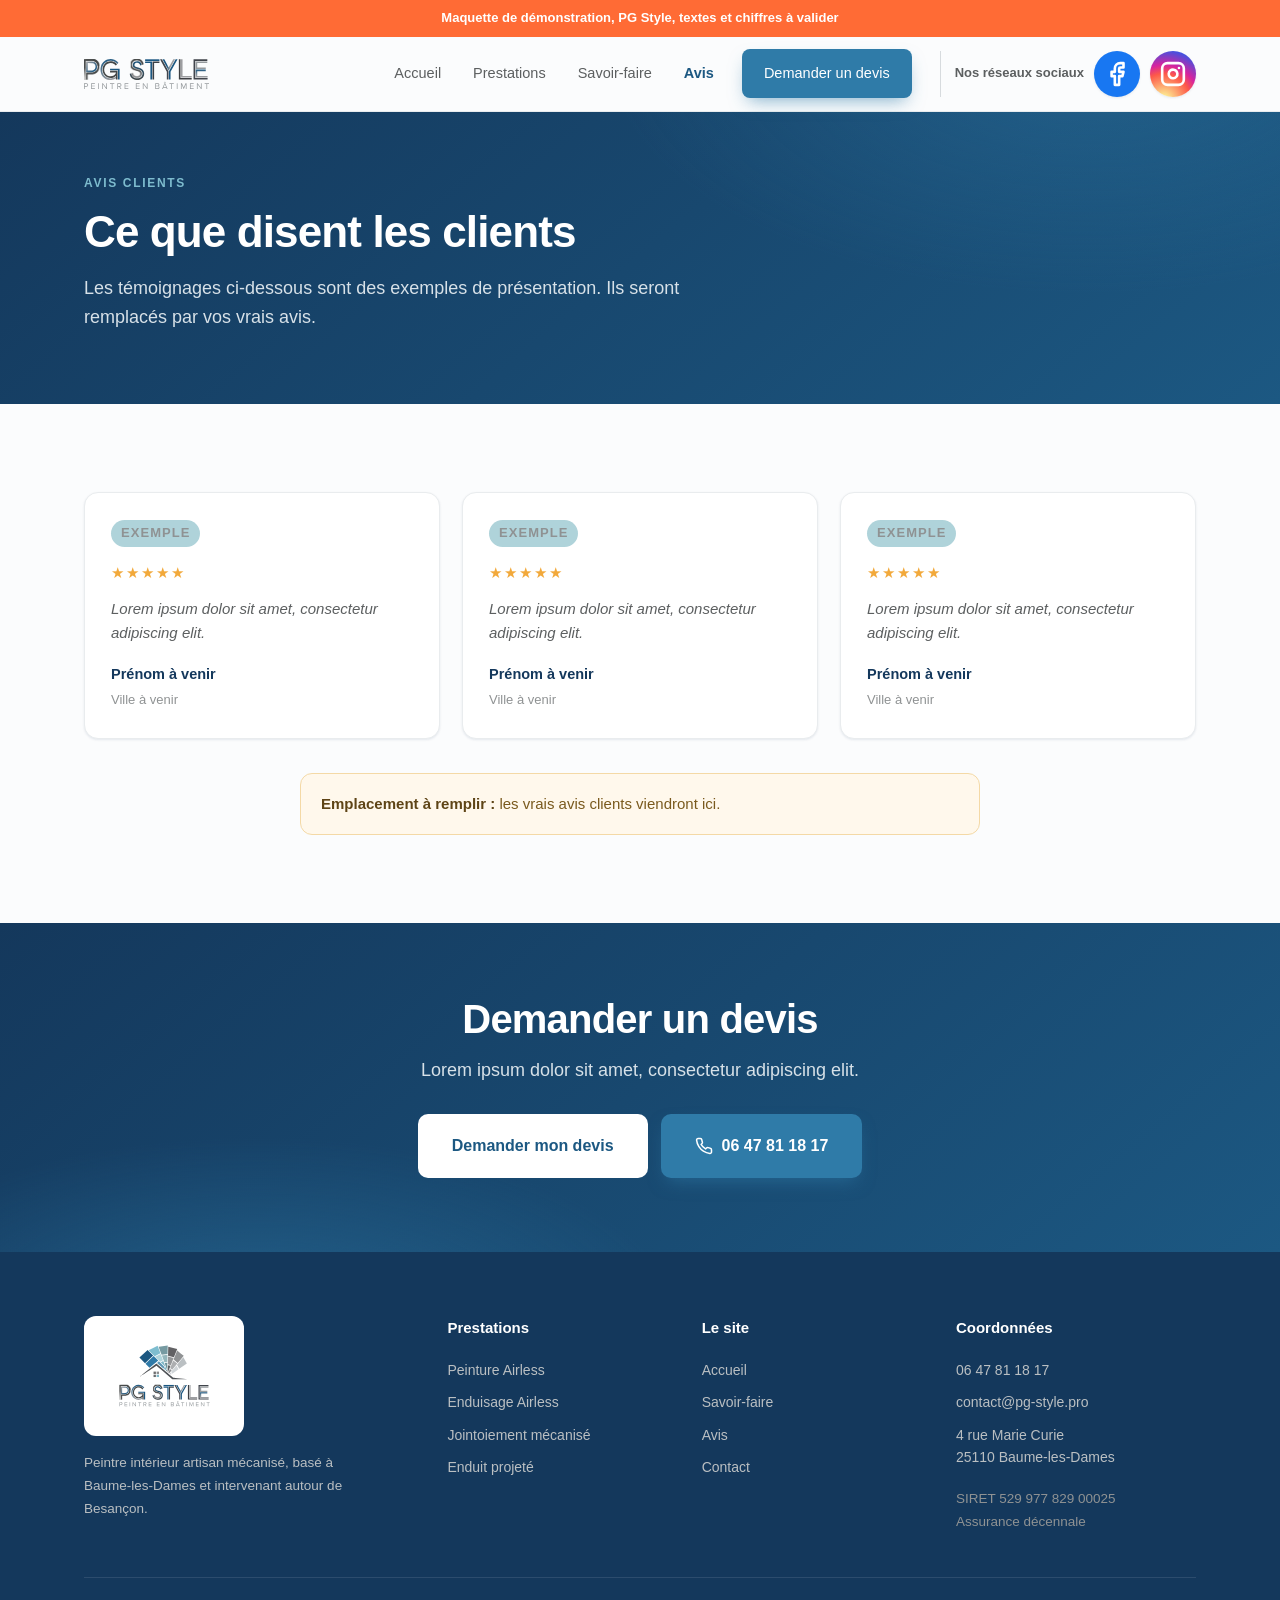
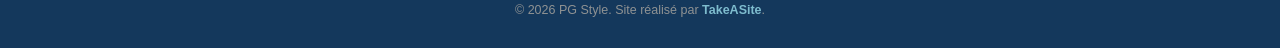
==== commit a9b57eaa: "Add files via upload" ====
--- a/avis.html
+++ b/avis.html
@@ -13,18 +13,16 @@
   <div class="demobar">Maquette de démonstration, PG Style, textes et chiffres à valider</div>
   <header class="header">
     <div class="header__in"><a class="brand" href="index.html"><img src="assets/img/logo-pgstyle-nav.svg" alt="PG Style, peintre en bâtiment"></a>
-      <nav class="nav" id="nav"><a href="index.html">Accueil</a><a href="prestations.html">Prestations</a><a href="savoir-faire.html">Savoir-faire</a><a href="avis.html" class="is-active">Avis</a><a class="btn btn--primary" href="contact.html">Demander un devis</a><div class="header__social"><span class="header__social-label">Nos réseaux sociaux</span>
-        <!-- Lien Facebook : remplacer href="#" par l'URL de la page Facebook -->
-        <a class="header__social-link header__social-link--fb" href="#" aria-label="Facebook" target="_blank" rel="noopener"><svg viewBox="0 0 24 24" fill="none" stroke="currentColor" stroke-width="2" stroke-linecap="round" stroke-linejoin="round">
+      <div class="header__right"><nav class="nav" id="nav"><a href="index.html">Accueil</a><a href="prestations.html">Prestations</a><a href="savoir-faire.html">Savoir-faire</a><a href="avis.html" class="is-active">Avis</a><a class="btn btn--primary" href="contact.html">Demander un devis</a></nav><div class="header__social"><span class="header__social-label">Nos réseaux sociaux</span>
+        <a class="header__social-link header__social-link--fb" href="https://www.facebook.com/pierrick.grosjean.5" aria-label="Facebook" target="_blank" rel="noopener"><svg viewBox="0 0 24 24" fill="none" stroke="currentColor" stroke-width="2" stroke-linecap="round" stroke-linejoin="round">
             <path d="M18 2h-3a5 5 0 0 0-5 5v3H7v4h3v8h4v-8h3l1-4h-4V7a1 1 0 0 1 1-1h3z" />
           </svg></a>
-        <!-- Lien Instagram : remplacer href="#" par l'URL de la page Instagram -->
-        <a class="header__social-link header__social-link--ig" href="#" aria-label="Instagram" target="_blank" rel="noopener"><svg viewBox="0 0 24 24" fill="none" stroke="currentColor" stroke-width="2" stroke-linecap="round" stroke-linejoin="round">
+        <a class="header__social-link header__social-link--ig" href="https://l.facebook.com/l.php?u=https%3A%2F%2Fwww.instagram.com%2Fpgstyle_peinture%3Ffbclid%3DIwZXh0bgNhZW0CMTAAYnJpZBEwSmxSN2ExODlWYTMzUjBmMHNydGMGYXBwX2lkEDIyMjAzOTE3ODgyMDA4OTIAAR4DxPK5TAxBj_a_m6CirjGW0gdv2687sJm4GRld7Y9zNmlqQbTM57GsC5WrJw_aem__H3tftZa40Jls2iPEn50mA&h=AUA8jZ8CGpobBiuijk-io0EZId3KZYJpfC66dm0JsntM9zrgS-oHBi2yjKiPELGuJHX0Z4V0PK3oMzbd-BtkQ0yAMMAaBgsIaulCvE-QuzdwzF2Hzg9ooR2AVFBK2Ptq571fiqjmFLgUQtG3x6AZ" aria-label="Instagram" target="_blank" rel="noopener"><svg viewBox="0 0 24 24" fill="none" stroke="currentColor" stroke-width="2" stroke-linecap="round" stroke-linejoin="round">
             <rect x="2" y="2" width="20" height="20" rx="5" ry="5" />
             <path d="M16 11.37A4 4 0 1 1 12.63 8 4 4 0 0 1 16 11.37z" />
             <line x1="17.5" y1="6.5" x2="17.5" y2="6.5" />
           </svg></a>
-      </div></nav><button class="nav__burger" aria-label="Ouvrir le menu">☰</button>
+      </div><button class="nav__burger" aria-label="Ouvrir le menu">☰</button></div>
     </div>
   </header>
   <main>
--- a/assets/css/style.css
+++ b/assets/css/style.css
@@ -190,6 +190,12 @@
   width: auto
 }
 
+.header__right {
+  display: flex;
+  align-items: center;
+  gap: 14px
+}
+
 .nav {
   display: flex;
   align-items: center;
@@ -1293,7 +1299,7 @@
   background: radial-gradient(circle at 30% 107%, #fdf497 0%, #fdf497 5%, #fd5949 45%, #d6249f 60%, #285AEB 90%)
 }
 
-@media(max-width:1080px) and (min-width:921px) {
+@media(max-width:1080px) {
   .header__social-label {
     display: none
   }
@@ -1617,8 +1623,9 @@
   }
 
   .header__social {
-    justify-content: center;
-    margin: 4px 0 6px
+    margin-left: 0;
+    padding-left: 0;
+    border-left: none
   }
 
   .nav__burger {
@@ -1775,6 +1782,24 @@
 
 /* Très petit mobile */
 @media(max-width:380px) {
+  .header__right {
+    gap: 8px
+  }
+
+  .header__social {
+    gap: 6px
+  }
+
+  .header__social-link {
+    width: 34px;
+    height: 34px
+  }
+
+  .header__social-link svg {
+    width: 18px;
+    height: 18px
+  }
+
   h1 {
     font-size: 30px
   }
